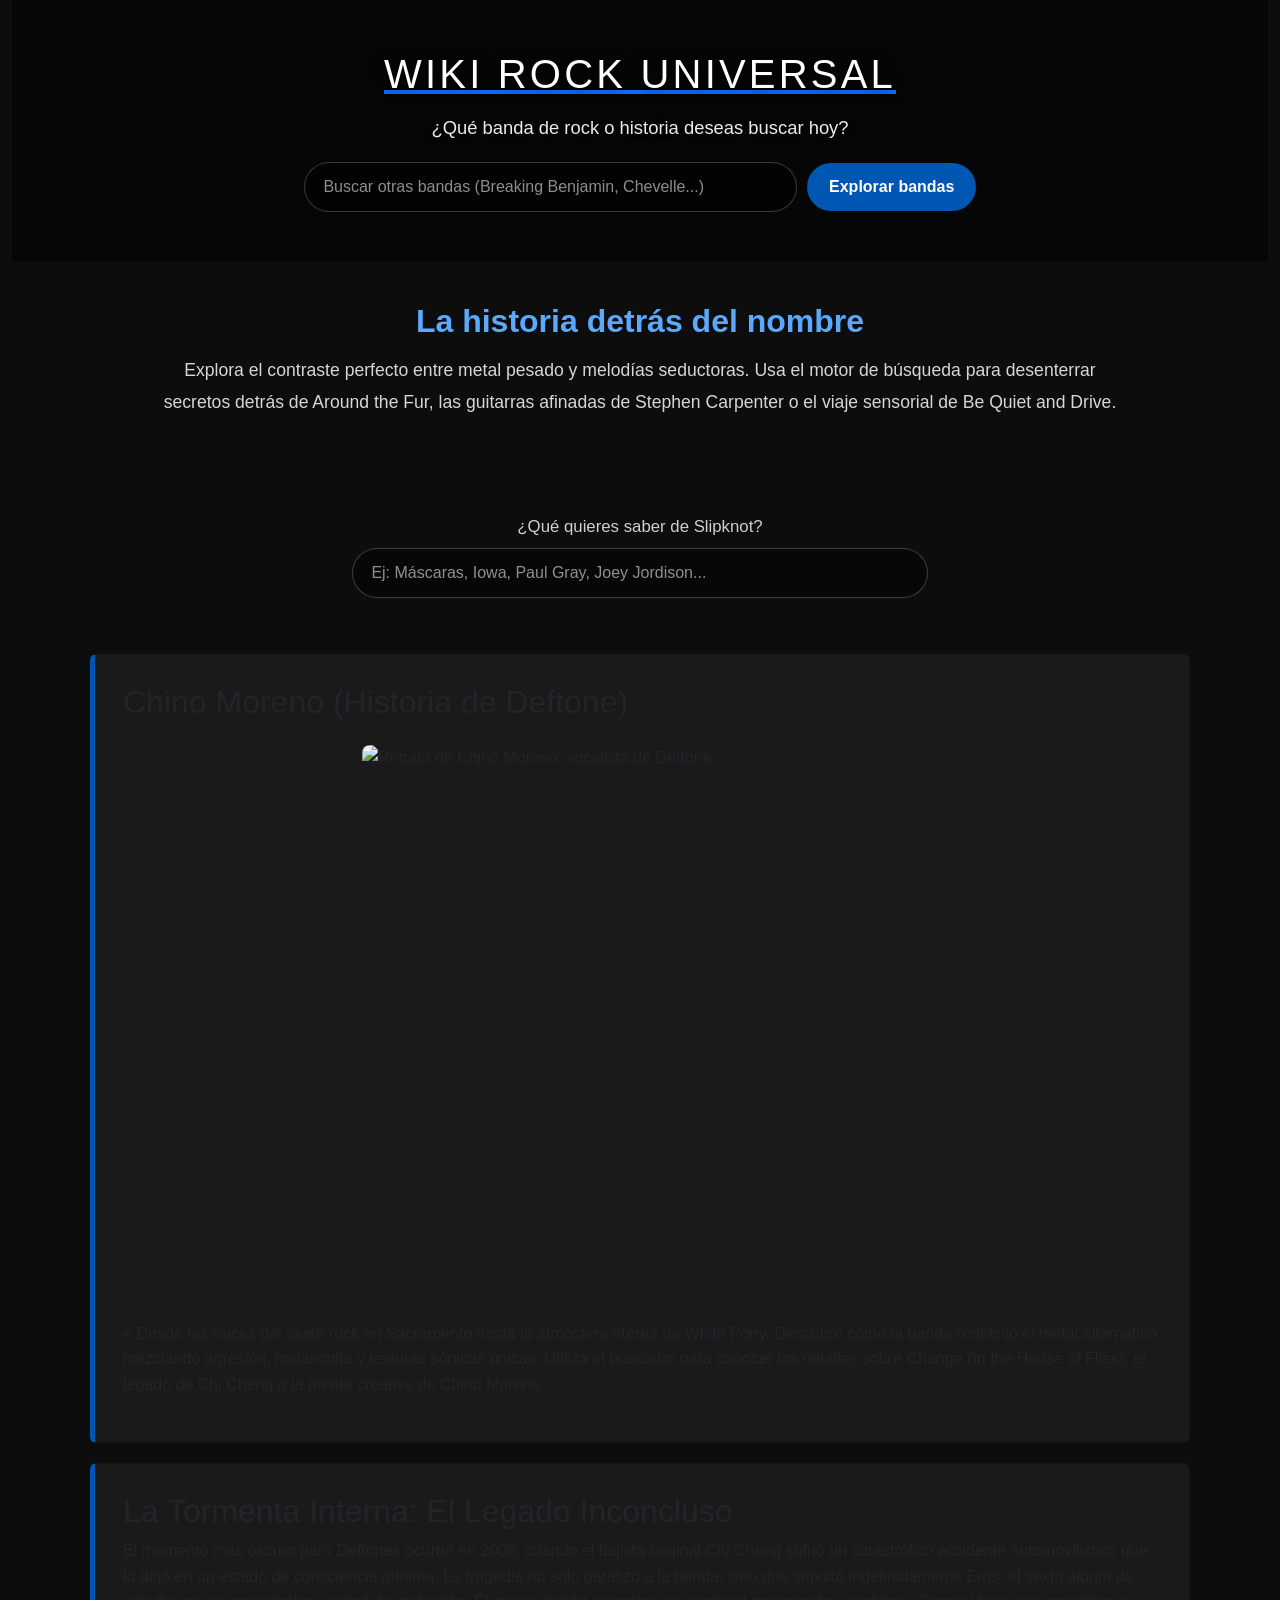
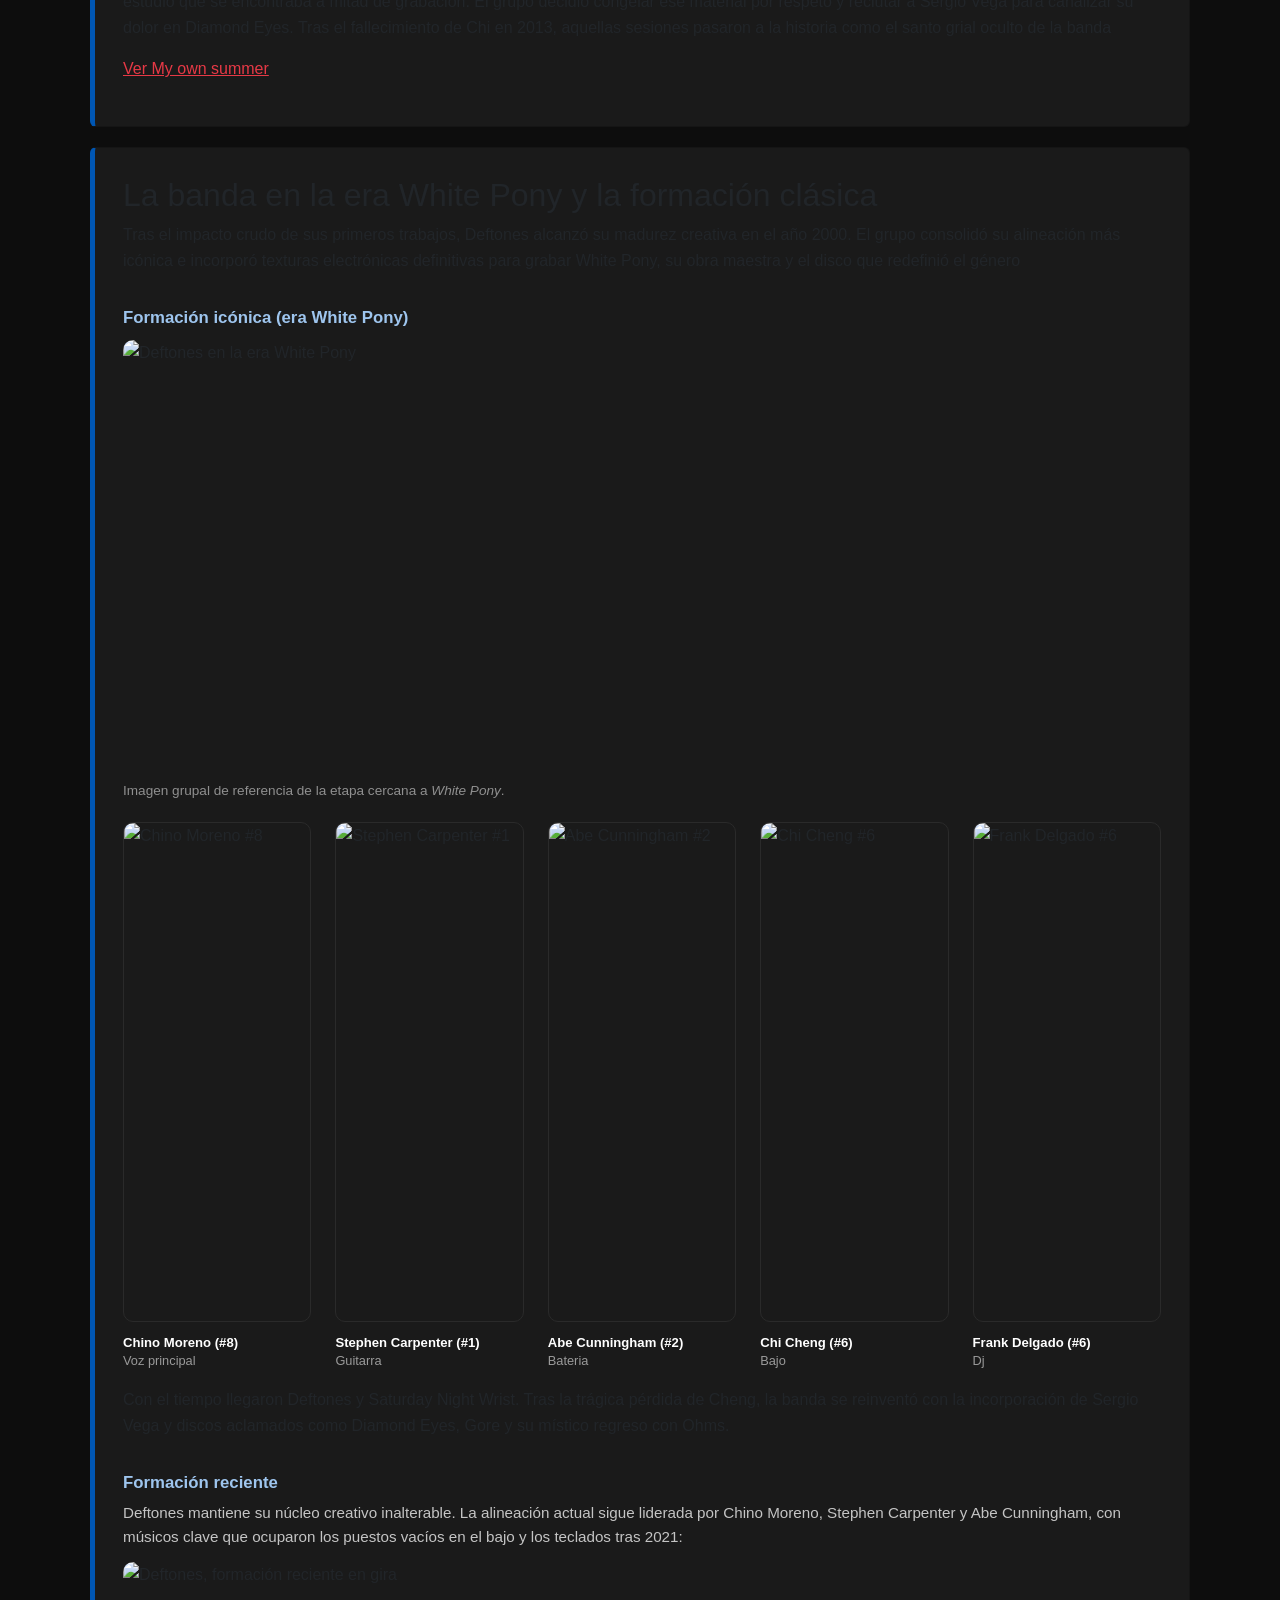
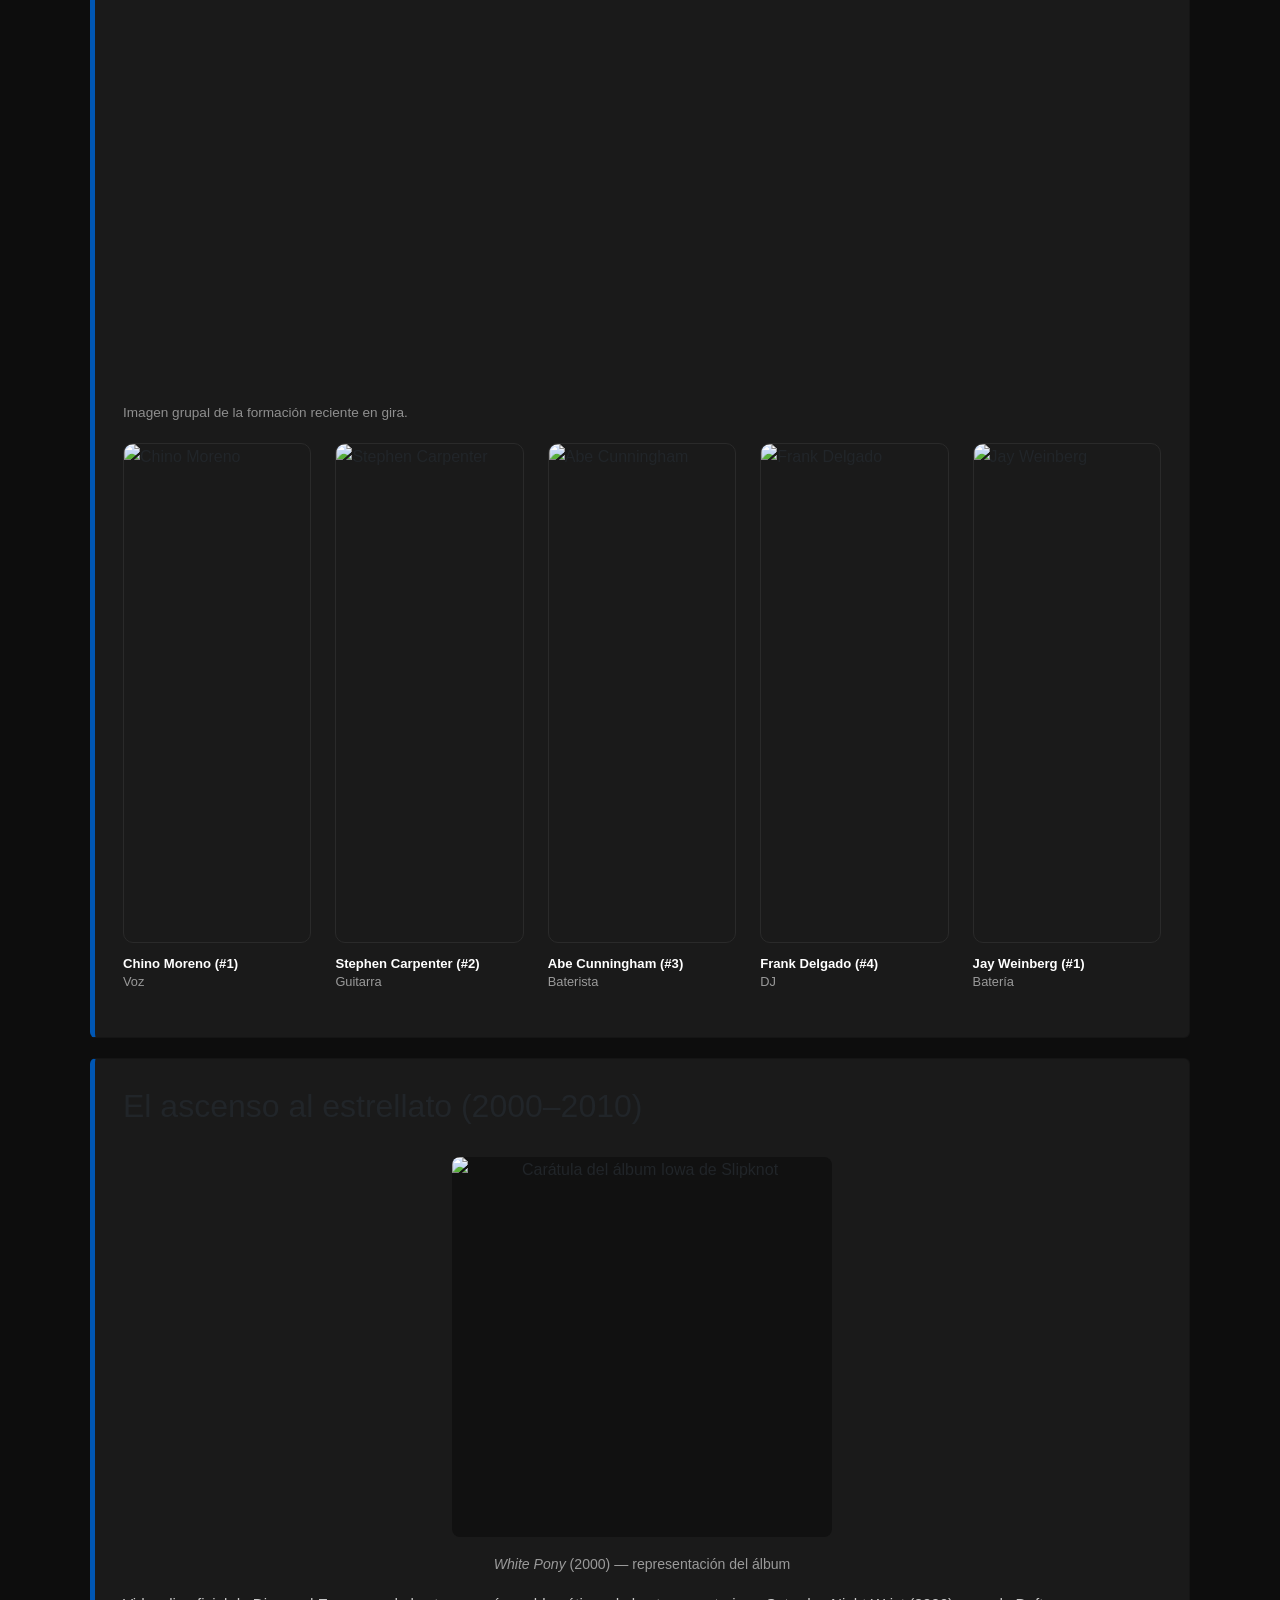
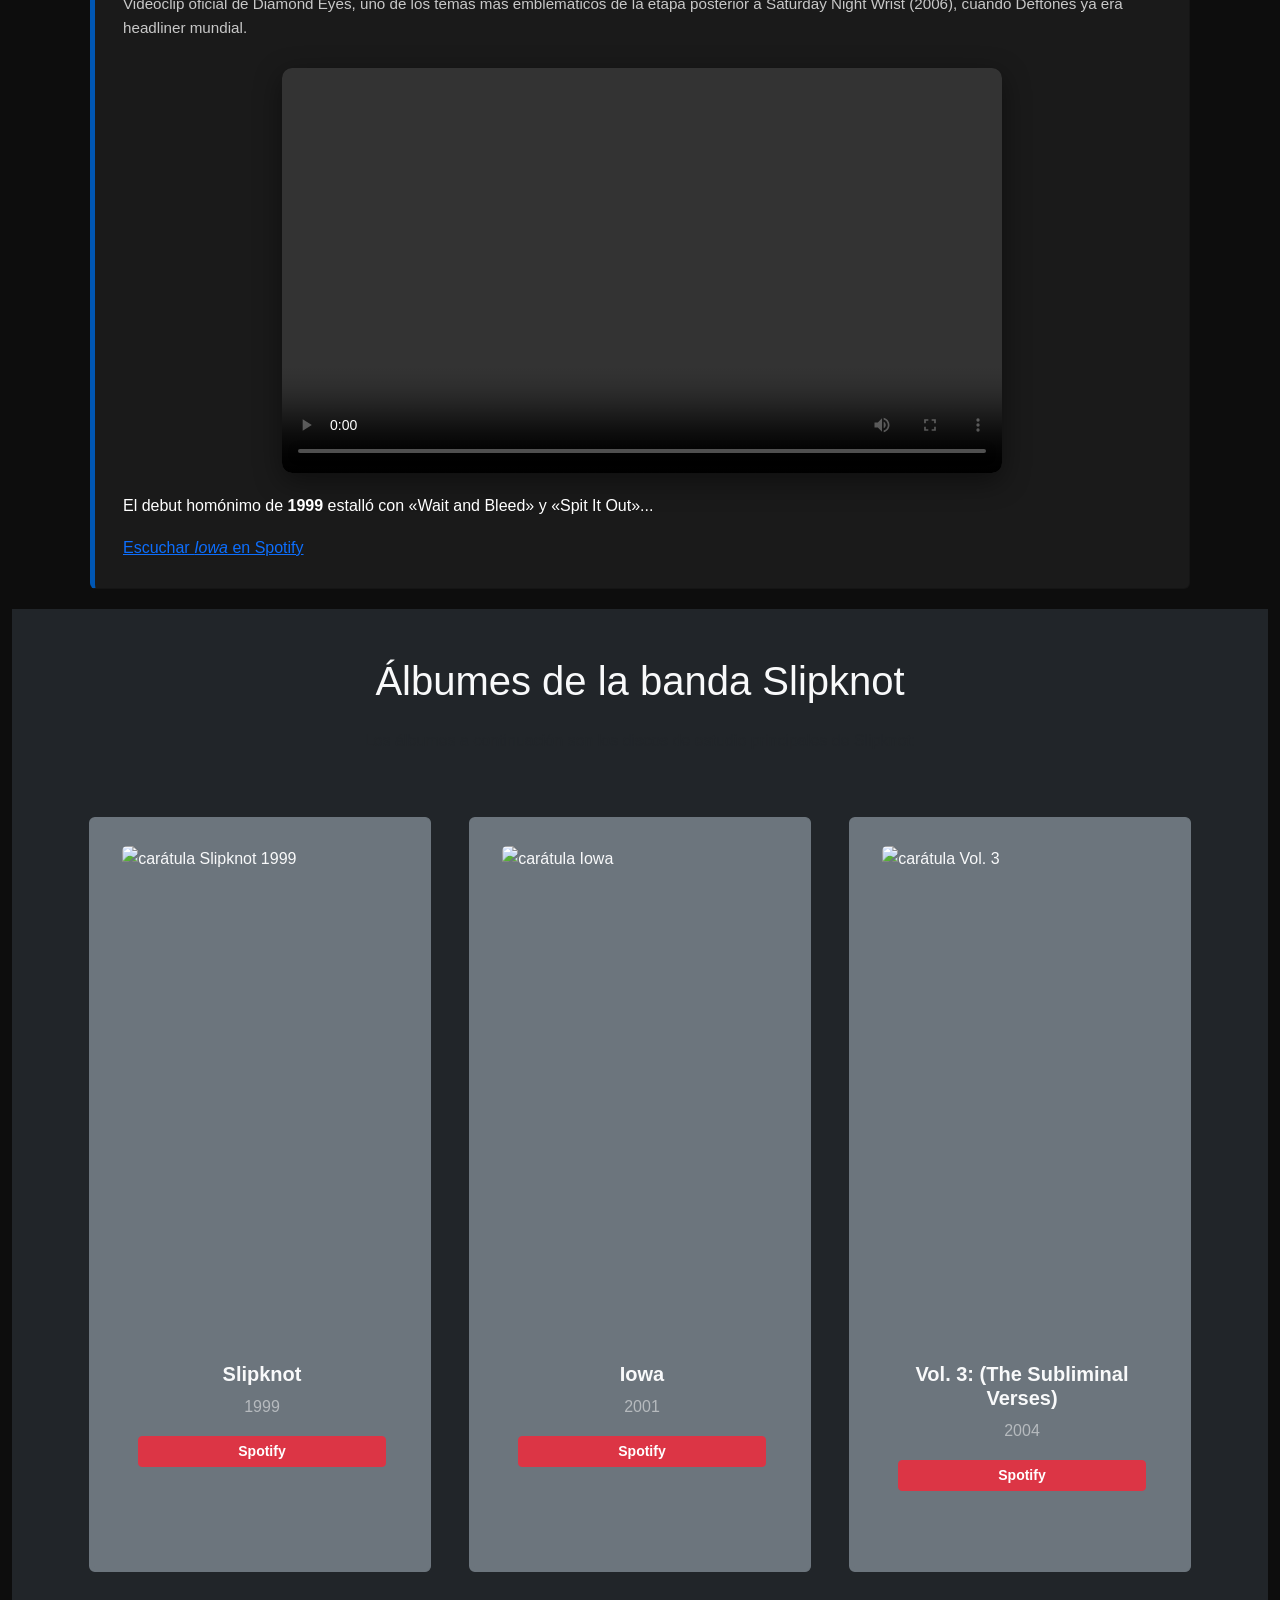
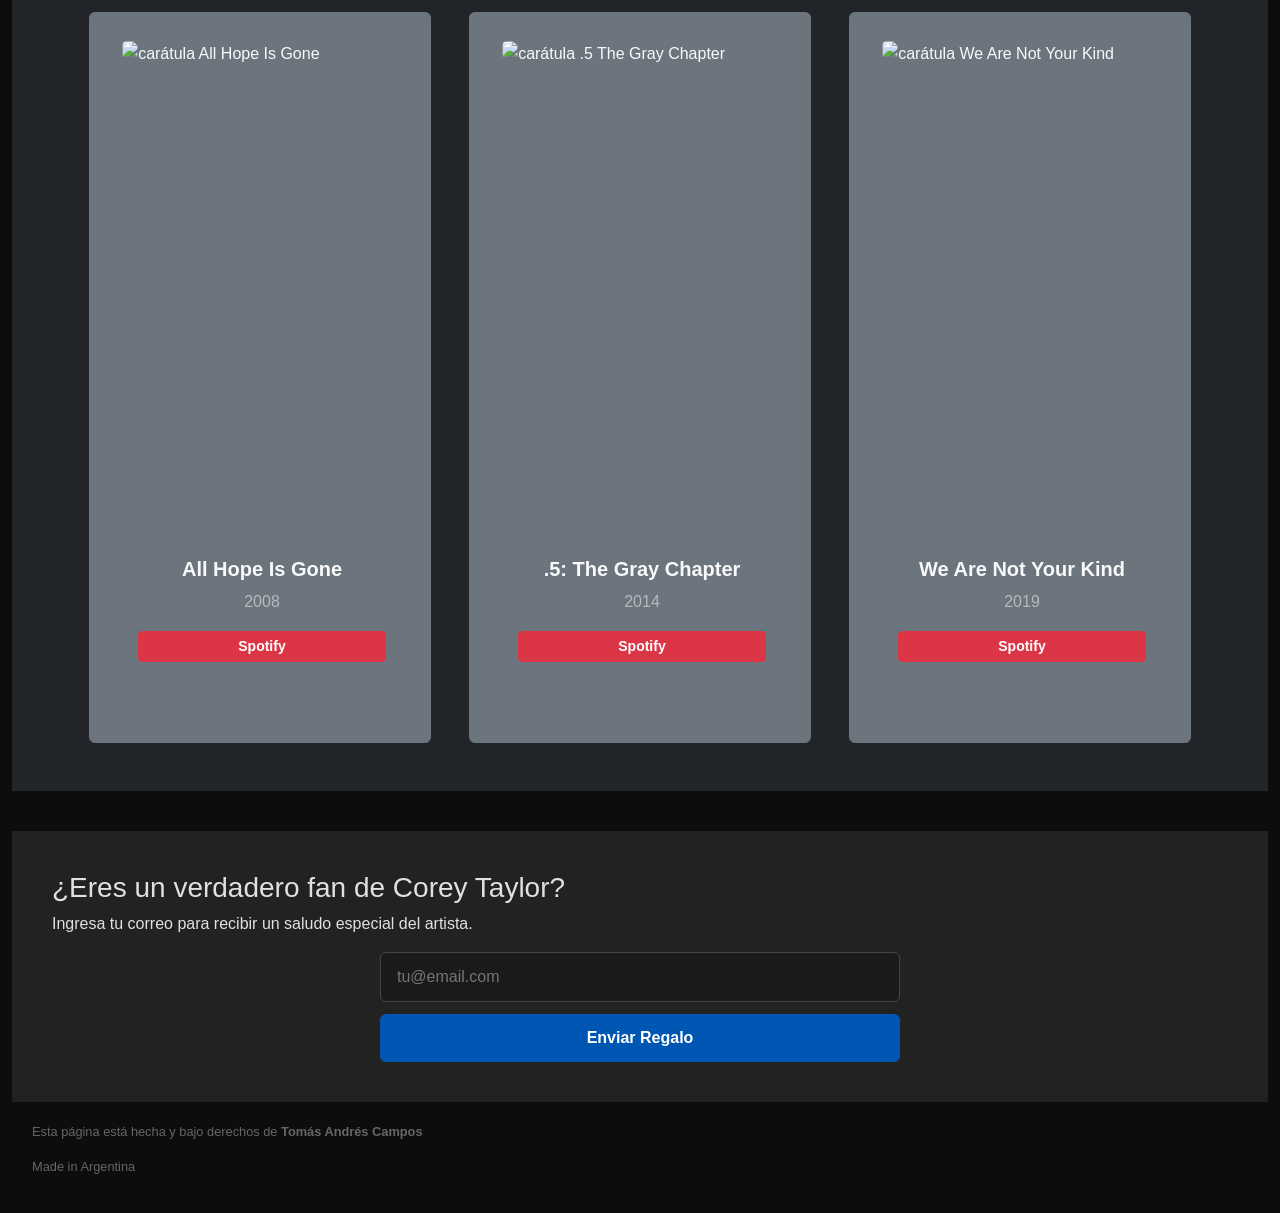
==== deftones.html @ 4c43a4bc "eliminacion de video y nuevo video deftones" ====
<!DOCTYPE html>
<html lang="es">
<head>
    <meta charset="UTF-8">
    <meta name="viewport" content="width=device-width, initial-scale=1.0">
    <title>Chino Moreno - Historia y biografía | Deftone</title>
    <meta name="description" content="Descubre la vida, carrera y música de Chino Moreno y la historia de Deftone, chino moreno. Biografía, álbumes, formaciones y más.">
    <meta name="keywords" content="Deftone , Nu Metal, Historia, Música">
    <meta name="author" content="Tomás Andrés Campos">
    <meta property="og:title" content="Fans de Deftone - Wiki Rock Universal">
    <meta property="og:description" content="Descubre la historia y música de Deftone en este sitio hecho por fans.">
    <meta property="og:image" content="https://upload.wikimedia.org/wikipedia/commons/4/42/Corey_Taylor_%282019%29.jpg">
    <meta property="og:type" content="website">
    <meta name="twitter:card" content="summary_l1arge_image">
    <meta name="twitter:title" content="Chino Moreno Fan Site">
    <meta name="twitter:description" content="Todo sobre Deftone y Chino Moreno.">
    <meta name="twitter:image" content="https://upload.wikimedia.org/wikipedia/commons/4/42/Corey_Taylor_%282019%29.jpg">
    <link rel="stylesheet" href="estilo.css">
</head>
<link href="https://cdn.jsdelivr.net/npm/bootstrap@5.3.3/dist/css/bootstrap.min.css" rel="stylesheet" integrity="sha384-QWTKZyjpPEjISv5WaRU9OFeRpok6YctnYmDr5pNlyT2bRjXh0JMhjY6hW+ALEwIH" crossorigin="anonymous">

    <link rel="stylesheet" href="estilo.css">


<body class="theme-Deftone" data-fan-artist="Chino Moreno">

    <!--Sector motor busqueda de banda interna-->
    <header class="hero-section">
    <div class="hero-content">
        <a href="index.html" class="hero-title-link">
            <h1 class="hero-title">Wiki Rock Universal</h1>
        </a>
        <p class="hero-tagline">¿Qué banda de rock o historia deseas buscar hoy?</p>
    </div>

            <div class="search-box search-box--hero">
                <input type="search" id="globalSearch" placeholder="Buscar otras bandas (Breaking Benjamin, Chevelle...)" autocomplete="off">
                <button type="button" class="search-btn" id="globalSearchBtn">Explorar bandas</button>
            </div>
        </div>
    </header>
 <!--fIN-->

<main class="site-main">
    <div class="contenedor-principal">
        <div class="introduccion">
            <h2>La historia detrás del nombre</h2>
            <p>
           Explora el contraste perfecto entre metal pesado y melodías seductoras. Usa el motor de búsqueda para desenterrar secretos detrás de Around the Fur, las guitarras afinadas de Stephen Carpenter o el viaje sensorial de Be Quiet and Drive.
            </p>
        </div>
    </div>

    <div class="contenedor-principal">
        <div class="local-search-container">
            <p class="local-search-label">¿Qué quieres saber de Slipknot?</p>
            <div class="search-box search-box--local">
                <input type="search" id="localSearch" placeholder="Ej: Máscaras, Iowa, Paul Gray, Joey Jordison..." autocomplete="off">
            </div>
        </div>
    </div>

    <div id="content">
        <section class="card" data-info="biografia Chino Moreno Deftone origen nombre Des Moines Iowa mascaras">
        <h2>Chino Moreno (Historia de Deftone)</h2>
        <img src="img/chinomoreno.jpg" alt="Retrato de Chino Moreno, vocalista de Deftone" class="card-image" width="400" height="400">
        <p>
            < Desde las raíces del skate rock en Sacramento hasta la atmósfera etérea de White Pony. Descubre cómo la banda redefinió el metal alternativo mezclando agresión, melancolía y texturas sónicas únicas. Utiliza el buscador para conocer los detalles sobre Change (In the House of Flies), el legado de Chi Cheng o la mente creativa de Chino Moreno
        </p>
    </section>

    <div class="Separacion_BB">
        <div class="card" data-info="crisis Paul Gray fallecimiento Joey Jordison salida conflictos internos decadencia">
            <h2>La Tormenta Interna: El Legado Inconcluso</h2>
            <p>
                El momento más oscuro para Deftones ocurrió en 2008, cuando el bajista original Chi Cheng sufrió un catastrófico accidente automovilístico que lo dejó en un estado de consciencia mínima. La tragedia no solo paralizó a la banda, sino que sepultó indefinidamente Eros, el sexto álbum de estudio que se encontraba a mitad de grabación. El grupo decidió congelar ese material por respeto y reclutar a Sergio Vega para canalizar su dolor en Diamond Eyes. Tras el fallecimiento de Chi en 2013, aquellas sesiones pasaron a la historia como el santo grial oculto de la banda
            </p>
            <p>
                <a href="https://youtu.be/XOzs1FehYOA?si=xx2HweX_PL2z3V7p" target="_blank" rel="noopener noreferrer" style="color: #e63946; text-decoration: underline;">Ver My own summer</a>
            </p>
        </div>
    </div>

    <section class="card" data-info="Slipknot integrantes formacion numeros Iowa epoca clasica alineacion actual">
        <h2>La banda en la era White Pony y la formación clásica</h2>
        <p>Tras el impacto crudo de sus primeros trabajos, Deftones alcanzó su madurez creativa en el año 2000. El grupo consolidó su alineación más icónica e incorporó texturas electrónicas definitivas para grabar White Pony, su obra maestra y el disco que redefinió el género</p>
        <div class="lineup-block">
            <h3>Formación icónica (era White Pony)</em></h3>
            <figure class="lineup-band-photo">
                <img src="img/whitepony_grupo.jpg" alt="Deftones en la era White Pony" class="lineup-band-photo__img" width="1200" height="675">
                <figcaption class="lineup-band-photo__cap">Imagen grupal de referencia de la etapa cercana a <em>White Pony</em>.</figcaption>
            </figure>
            <div class="lineup-portrait-grid lineup-portrait-grid--classic" aria-label="Integrantes era White Pony">
                <figure class="lineup-person">
                    <img src="img/chino_moreno.jpg" alt="Chino Moreno #8" class="lineup-person__img" width="400" height="500" loading="lazy">
                    <figcaption class="lineup-person__cap"><strong>Chino Moreno (#8)</strong><span>Voz principal</span></figcaption>
                </figure>
                <figure class="lineup-person">
                    <img src="img/Stephen Carpenter.jpg" alt="Stephen Carpenter #1" class="lineup-person__img" width="400" height="500" loading="lazy">
                    <figcaption class="lineup-person__cap"><strong>Stephen Carpenter (#1)</strong><span>Guitarra</span></figcaption>
                </figure>
                <figure class="lineup-person">
                    <img src="img/Abe Cunningham.jpg" alt="Abe Cunningham #2" class="lineup-person__img" width="400" height="500" loading="lazy">
                    <figcaption class="lineup-person__cap"><strong>Abe Cunningham (#2)</strong><span>Bateria</span></figcaption>
                </figure>
                <figure class="lineup-person">
                    <img src="img/Chi Cheng.jpg" alt="Chi Cheng #6" class="lineup-person__img" width="400" height="500" loading="lazy">
                    <figcaption class="lineup-person__cap"><strong>Chi Cheng (#6)</strong><span>Bajo</span></figcaption>
                </figure>
                 <figure class="lineup-person">
                    <img src="img/Frank Delgado.jpg" alt="Frank Delgado #6" class="lineup-person__img" width="400" height="500" loading="lazy">
                    <figcaption class="lineup-person__cap"><strong>Frank Delgado (#6)</strong><span>Dj</span></figcaption>
                </figure>
            </div>
        </div>

        <p>Con el tiempo llegaron Deftones y Saturday Night Wrist. Tras la trágica pérdida de Cheng, la banda se reinventó con la incorporación de Sergio Vega y discos aclamados como Diamond Eyes, Gore y su místico regreso con Ohms.</em></p>

        <div class="lineup-block">
            <h3>Formación reciente</h3>
            <p class="lineup-note">Deftones mantiene su núcleo creativo inalterable. La alineación actual sigue liderada por Chino Moreno, Stephen Carpenter y Abe Cunningham, con músicos clave que ocuparon los puestos vacíos en el bajo y los teclados tras 2021:</p>

            <figure class="lineup-band-photo">
                <img src="img/formacion_actual_deftones.jpg" alt="Deftones, formación reciente en gira" class="lineup-band-photo__img" width="1200" height="800">
                <figcaption class="lineup-band-photo__cap">Imagen grupal de la formación reciente en gira.</figcaption>
            </figure>

                    <!--Miembros de la banda-->

            <div class="lineup-portrait-grid lineup-portrait-grid--classic" aria-label="Integrantes formación reciente">
                <figure class="lineup-person">
                    <img src="img/chino_moreno(Actual).jpg" alt="Chino Moreno" class="lineup-person__img" width="400" height="500" loading="lazy">
                    <figcaption class="lineup-person__cap"><strong>Chino Moreno (#1)</strong><span>Voz</span></figcaption>
                </figure>
                <figure class="lineup-person">
                    <img src="img/Stephen Carpenter(actual).jpg" alt="Stephen Carpenter" class="lineup-person__img" width="400" height="500" loading="lazy">
                    <figcaption class="lineup-person__cap"><strong>Stephen Carpenter (#2)</strong><span>Guitarra</span></figcaption>
                </figure>
                <figure class="lineup-person">
                    <img src="img/Abe Cunningham(actual).jpg" alt="Abe Cunningham" class="lineup-person__img" width="400" height="500" loading="lazy">
                    <figcaption class="lineup-person__cap"><strong>Abe Cunningham (#3)</strong><span>Baterista</span></figcaption>
                </figure>
                </figure>
                <figure class="lineup-person">
                    <img src="img/Frank Delgado (actual).jpg" alt="Frank Delgado" class="lineup-person__img" width="400" height="500" loading="lazy">
                    <figcaption class="lineup-person__cap"><strong>Frank Delgado (#4)</strong><span>DJ</span></figcaption>
                </figure>
                <figure class="lineup-person">
                    <img src="img/fredsablan(actual).jpg" alt="Jay Weinberg" class="lineup-person__img" width="400" height="500" loading="lazy">
                    <figcaption class="lineup-person__cap"><strong>Jay Weinberg (#1)</strong><span>Batería</span></figcaption>
                </figure>
            </div>
            <!--Miembros de la banda fin div-->
        </div>
    </section>

    <section class="card" data-info="Slipknot Iowa 2001 debut 1999 estrellato Psychosocial Duality Before I Forget album video">
        <h2>El ascenso al estrellato (2000–2010)</h2>
        <figure class="album-cover-wrap">
            <img src="img/White Pony (2000) — representación del álbum.jpg" alt="Carátula del álbum Iowa de Slipknot" class="card-image card-image--album" width="500" height="500">
            <figcaption class="album-cover-caption"><em>White Pony</em> (2000) — representación del álbum</figcaption>
        </figure>
        
        <p class="album-video-intro" id="iowa-video-desc">Videoclip oficial de Diamond Eyes, uno de los temas más emblemáticos de la etapa posterior a Saturday Night Wrist (2006), cuando Deftones ya era headliner mundial.</p>
           
        <!-- ¡CORREGIDO AQUÍ! Las etiquetas ahora cierran en el orden correcto -->
        <div class="album-player">
            <video class="album-player__video" 
           width="720" 
           height="405" 
           src="video/Deftones - Diamond Eyes [Official Music Video].mp4" 
           controls>
    </video>
        </div>
      
        <!-- ¡CORREGIDO AQUÍ! Se agregó la etiqueta <p> de apertura que faltaba -->
        <p style="color: #ffffff !important;">
    El debut homónimo de <strong>1999</strong> estalló con «Wait and Bleed» y «Spit It Out»...
</p>
    
        <div class="enlace_spotyfi">
            <a href="https://open.spotify.com/album/5Zs0mNCTs73CqPKbZPWFX9" target="_blank" rel="noopener noreferrer">
                Escuchar <em>Iowa</em> en Spotify
            </a>
        </div>
    </section>
    </div>

<section class="album py-5 bg-dark text-light">
    <div class="algunas_canciones container">
        <h1 class="text-center mb-4">Álbumes de la banda Slipknot</h1>
        <p class="text-center text-muted mb-5">Los álbumes a continuación son los discos de estudio principales de Slipknot:</p>

        <!-- Grilla de Bootstrap -->
        <div class="row g-4 justify-content-center" aria-label="Albumes de Slipknot">

            <!-- Tarjeta 1: Slipknot -->
            <figure class="col-12 col-sm-6 col-md-4">
                <div class="card bg-secondary text-light h-100 border-secondary">
                    <img src="slipknot_fotos_videos/caratula_slipknot_1999.jpg" alt="carátula Slipknot 1999" class="card-img-top" width="500" height="500" loading="lazy">
                    <figcaption class="card-body text-center">
                        <h5 class="card-title fw-bold">Slipknot</h5>
                        <p class="card-text text-white-50">1999</p>
                        <a class="btn btn-danger btn-sm w-100 fw-bold" href="https://open.spotify.com/album/5lOFvOWAdy9G6p44noRILU" target="_blank" rel="noopener noreferrer">Spotify</a>
                    </figcaption>
                </div>
            </figure>

            <!-- Tarjeta 2: Iowa -->
            <figure class="col-12 col-sm-6 col-md-4">
                <div class="card bg-secondary text-light h-100 border-secondary">
                    <img src="slipknot_fotos_videos/iowa_album.jpg" alt="carátula Iowa" class="card-img-top" width="500" height="500" loading="lazy">
                    <figcaption class="card-body text-center">
                        <h5 class="card-title fw-bold">Iowa</h5>
                        <p class="card-text text-white-50">2001</p>
                        <a class="btn btn-danger btn-sm w-100 fw-bold" href="https://open.spotify.com/album/5Zs0mNCTs73CqPKbZPWFX9" target="_blank" rel="noopener noreferrer">Spotify</a>
                    </figcaption>
                </div>
            </figure>

            <!-- Tarjeta 3: Vol. 3 -->
            <figure class="col-12 col-sm-6 col-md-4">
                <div class="card bg-secondary text-light h-100 border-secondary">
                    <img src="slipknot_fotos_videos/vol.3_caratula_slipknot.jpg" alt="carátula Vol. 3" class="card-img-top" width="500" height="500" loading="lazy">
                    <figcaption class="card-body text-center">
                        <h5 class="card-title fw-bold">Vol. 3: (The Subliminal Verses)</h5>
                        <p class="card-text text-white-50">2004</p>
                        <a class="btn btn-danger btn-sm w-100 fw-bold" href="https://open.spotify.com/album/4ZDBQSIDIZRUBOG2OHcN3T" target="_blank" rel="noopener noreferrer">Spotify</a>
                    </figcaption>
                </div>
            </figure>

            <!-- Tarjeta 4: All Hope Is Gone -->
            <figure class="col-12 col-sm-6 col-md-4">
                <div class="card bg-secondary text-light h-100 border-secondary">
                    <img src="slipknot_fotos_videos/all hope is gone_slipknot.jpg" alt="carátula All Hope Is Gone" class="card-img-top" width="500" height="500" loading="lazy">
                    <figcaption class="card-body text-center">
                        <h5 class="card-title fw-bold">All Hope Is Gone</h5>
                        <p class="card-text text-white-50">2008</p>
                        <a class="btn btn-danger btn-sm w-100 fw-bold" href="https://open.spotify.com/album/0hFWapnP7orzXCMwNU5DuA" target="_blank" rel="noopener noreferrer">Spotify</a>
                    </figcaption>
                </div>
            </figure>

            <!-- Tarjeta 5: .5: The Gray Chapter -->
            <figure class="col-12 col-sm-6 col-md-4">
                <div class="card bg-secondary text-light h-100 border-secondary">
                    <img src="slipknot_fotos_videos/The Gray Chapter_v5_slipknot.jpg" alt="carátula .5 The Gray Chapter" class="card-img-top" width="500" height="500" loading="lazy">
                    <figcaption class="card-body text-center">
                        <h5 class="card-title fw-bold">.5: The Gray Chapter</h5>
                        <p class="card-text text-white-50">2014</p>
                        <a class="btn btn-danger btn-sm w-100 fw-bold" href="https://open.spotify.com/album/3nyxMohQINxnhYwyHvUqVf" target="_blank" rel="noopener noreferrer">Spotify</a>
                    </figcaption>
                </div>
            </figure>

            <!-- Tarjeta 6: We Are Not Your Kind -->
            <figure class="col-12 col-sm-6 col-md-4">
                <div class="card bg-secondary text-light h-100 border-secondary">
                    <img src="slipknot_fotos_videos/We Are Not Your Kind_slipknot.jpg" alt="carátula We Are Not Your Kind" class="card-img-top" width="500" height="500" loading="lazy">
                    <figcaption class="card-body text-center">
                        <h5 class="card-title fw-bold">We Are Not Your Kind</h5>
                        <p class="card-text text-white-50">2019</p>
                        <a class="btn btn-danger btn-sm w-100 fw-bold" href="https://open.spotify.com/album/754RY5WpZ2LTUZsk8kDBju" target="_blank" rel="noopener noreferrer">Spotify</a>
                    </figcaption>
                </div>
            </figure>

        </div>
    </div>
</section>

<section class="fan-zone">
    <h3>¿Eres un verdadero fan de Corey Taylor?</h3>
    <p>Ingresa tu correo para recibir un saludo especial del artista.</p>
    <form id="emailForm">
    <input type="email" id="userEmail" placeholder="tu@email.com">
    <button type="submit">Enviar Regalo</button>
   </form>
</section>
</main>
<footer>
<p>Esta página está hecha y bajo derechos de <strong>Tomás Andrés Campos</strong></p>
<p>Made in Argentina</p>
</footer>
<script src="script.js"></script>
</body>
</html>
---- estilo.css ----
/*=================
SECTION HERO (PRINCIPAL)
===================*/
.site-main {
    font-family: 'Segoe UI', Tahoma, Geneva, Verdana, sans-serif;
    text-transform: none;
    letter-spacing: normal;
    color: #e0e0e0;
}

.contenedor-principal {
    text-align: center;
    padding: 40px 20px;
    max-width: 1000px;
    margin: 0 auto;
}

.introduccion h2 {
    color: #5aa9ff;
    margin-bottom: 15px;
    font-size: 2rem;
    font-weight: 700;
    text-shadow: none;
    text-transform: none;
    letter-spacing: normal;
}

.introduccion p {
    font-size: 1.1rem;
    color: #d6d6d6;
    line-height: 1.8;
    text-shadow: none;
    text-transform: none;
    letter-spacing: normal;
}

.hero-content {
    display: flex;
    flex-direction: column;
    align-items: center;
    justify-content: center;
    text-align: center;
    width: 100%;
}

/* Estilo “wiki”: barra global + local unificadas */
.search-box {
    display: flex;
    flex-wrap: wrap;
    align-items: stretch;
    justify-content: center;
    gap: 0.65rem;
    width: 100%;
    max-width: min(42rem, 100%);
    margin: 1.25rem auto 0 auto;
}

.search-box--local {
    margin-top: 0.35rem;
}

#globalSearch,
#localSearch {
    flex: 1 1 14rem;
    min-width: 0;
    min-height: 48px;
    padding: 0.75rem 1.15rem;
    border-radius: 999px;
    border: 1px solid rgba(255, 255, 255, 0.22);
    background: rgba(0, 0, 0, 0.45);
    color: #f4f4f4;
    font-size: 1rem;
    outline: none;
    transition: border-color 0.2s ease, box-shadow 0.2s ease, background 0.2s ease;
}

#globalSearch::placeholder,
#localSearch::placeholder {
    color: rgba(255, 255, 255, 0.55);
}

#globalSearch:hover,
#localSearch:hover {
    border-color: rgba(255, 255, 255, 0.35);
    background: rgba(0, 0, 0, 0.55);
}

#globalSearch:focus,
#localSearch:focus {
    border-color: rgba(74, 158, 255, 0.85);
    box-shadow: 0 0 0 3px rgba(0, 86, 179, 0.35);
}

.search-box--hero .search-btn {
    border-radius: 999px;
    padding: 0.75rem 1.35rem;
    align-self: center;
}

.search-box--hero {
    align-items: center;
}

.local-search-container {
    max-width: min(36rem, 100%);
    margin-inline: auto;
}

.local-search-label {
    margin: 0 0 0.5rem 0;
    font-size: 1.05rem;
    color: #cfcfcf;
    text-shadow: none;
    text-transform: none;
    letter-spacing: normal;
}

/* Solo el título del hero lleva estilo marcado; sin brillo neón en el resto */
.hero-section {
    color: #fff;
}

.hero-section .hero-title {
    font-family: 'Arial Black', 'Arial Bold', Gadget, sans-serif;
    text-transform: uppercase;
    letter-spacing: 0.08em;
    color: #fff;
    text-shadow: 0 2px 14px rgba(0, 0, 0, 0.75);
}

.hero-section .hero-tagline {
    font-family: 'Segoe UI', Tahoma, Geneva, Verdana, sans-serif;
    text-transform: none;
    letter-spacing: normal;
    font-size: clamp(1rem, 2.5vw, 1.15rem);
    font-weight: 500;
    color: rgba(255, 255, 255, 0.92);
    text-shadow: 0 1px 6px rgba(0, 0, 0, 0.65);
    max-width: 36rem;
    margin: 0;
}

/* Tarjetas: lectura normal (sin resplandor heredado) */
#content .card h2,
#content .card p,
#content .card h3 {
    text-shadow: none;
    text-transform: none;
    letter-spacing: normal;
}

/*==================
TARJETAS DE HISTORIA
====================*/

*,
*::before,
*::after {
    box-sizing: border-box;
}

html {
    -webkit-text-size-adjust: 100%;
    text-size-adjust: 100%;
}

body {
    background-color: #0d0d0d;
    color: #e0e0e0;
    font-family: 'Segoe UI', tahoma, Geneva, Verdana, sans-serif;
    margin: 0;
    padding-inline: max(12px, env(safe-area-inset-left)) max(12px, env(safe-area-inset-right));
}

header{
    padding: clamp(28px, 6vw, 50px) clamp(14px, 4vw, 20px);
    background: linear-gradient(rgba(0,0,0,0.55), rgba(0,0,0,0.55)), url('img/benjamin-live.png') center top / cover no-repeat;
    background-size: cover;
    color: #f0f0f0;
}

header.hero-section .hero-title {
    margin: 0 0 1rem 0;
    font-size: clamp(1.75rem, 4vw, 2.5rem);
}

.search-container {
    display: flex;
    flex-wrap: wrap;
    align-items: center;
    gap: 0.5rem 0.75rem;
    max-width: min(52rem, 100%);
}

.search-container input[type="search"] {
    flex: 1 1 12rem;
    min-width: 0;
    min-height: 44px;
    padding: 0.65rem 0.85rem;
    border-radius: 6px;
    border: 1px solid rgba(255,255,255,0.2);
    background: rgba(0,0,0,0.45);
    color: #f0f0f0;
}

.search-container input[type="search"]::placeholder {
    color: rgba(255,255,255,0.55);
}

.search-btn {
    flex: 0 0 auto;
    min-height: 44px;
    min-width: 44px;
    padding: 0.65rem 1.1rem;
    border-radius: 6px;
    border: none;
    background: #0056b3;
    color: #fff;
    font-weight: 600;
    cursor: pointer;
}

.search-btn:hover {
    background: #004494;
}

.visually-hidden {
    position: absolute;
    width: 1px;
    height: 1px;
    padding: 0;
    margin: -1px;
    overflow: hidden;
    clip: rect(0, 0, 0, 0);
    white-space: nowrap;
    border: 0;
}

.card{
    background-color: #1a1a1a;
    margin: 16px auto 20px;
    padding: clamp(18px, 3vw, 28px);
    width: min(96%, 1100px);
    max-width: 1100px;
    border-left: 5px solid #0056b3;
    line-height: 1.6;
    transition: 0.3s;
}

.card:hover {
    transform: translateY(-4px);
    border-left-color: #4a9eff;
    box-shadow: 0 12px 28px rgba(0, 0, 0, 0.35);
}

.card-image {
    display: block;
    width: 100%;
    max-width: min(560px, 100%);
    height: auto;
    margin: 1rem auto;
    border-radius: 8px;
    object-fit: cover;
}

/* Portadas de álbum (cuadradas); evita recortar la carátula */
.card-image--album {
    max-width: min(380px, 100%);
    object-fit: contain;
    background: #111;
}

.lineup-block {
    margin: 1.15rem 0;
}

.lineup-block h3 {
    font-size: 1.05rem;
    font-weight: 600;
    color: #9ec5ee;
    margin: 0 0 0.5rem 0;
}

.lineup-note {
    margin: 0 0 0.6rem 0;
    font-size: 0.95rem;
    color: #c4c4c4;
}

.lineup-list {
    margin: 0;
    padding-left: 1.25rem;
}

.lineup-list li {
    margin: 0.4rem 0;
    line-height: 1.45;
}

.lineup-band-photo {
    margin: 0.75rem 0 1.25rem 0;
}

.lineup-band-photo__img {
    display: block;
    width: 100%;
    max-height: min(48vh, 460px);
    object-fit: cover;
    border-radius: 10px;
}

.lineup-band-photo__cap {
    margin: 0.5rem 0 0 0;
    font-size: 0.85rem;
    color: #8f8f8f;
}

.lineup-portrait-grid {
    display: grid;
    grid-template-columns: repeat(auto-fill, minmax(150px, 1fr));
    gap: 1.1rem;
    margin-top: 1rem;
}
/* Formación clásica: usa casi todo el ancho de la tarjeta, con buen espacio entre fotos */
/* --- BLOQUE DE INTEGRANTES CORREGIDO --- */

/* --- BLOQUE DE INTEGRANTES CORREGIDO --- */

.lineup-portrait-grid--classic {
    display: grid;
    /* auto-fit hace que los 5 integrantes se acomoden solos en una fila si hay espacio */
    grid-template-columns: repeat(auto-fit, minmax(160px, 1fr));
    gap: 1.5rem;
    width: 100%;
    margin-top: 1.25rem;
}

.lineup-person {
    display: flex;
    flex-direction: column;
    margin: 0;
}

.lineup-person__img {
    width: 100%;
    /* Esto hace que todas las fotos sean rectángulos verticales iguales */
    aspect-ratio: 3 / 4; 
    object-fit: cover;
    border-radius: 10px;
    border: 1px solid #2a2a2a;
    display: block;
}

/* Clases de posición para centrar los rostros según la foto */
.lineup-person__img--pos-15 { object-position: 39.1% center; }
.lineup-person__img--pos-45 { object-position: 35% center; }
.lineup-person__img--pos-62 { object-position: 42% center; }
.lineup-person__img--pos-85 { object-position: 45% center; }
.lineup-person__img--pos-ben {
    /* para mover la imagen */
    object-position: 30.9% center;
}

.lineup-person__cap {
    margin-top: 0.75rem;
    font-size: 0.82rem;
    line-height: 1.35;
    color: #d0d0d0;
}

/* Limpieza total del strong (quitamos lo que parecía una imagen) */
.lineup-person__cap strong {
    display: block;
    font-weight: 600;
    color: #fff;
    border: none;
    border-radius: 0;
    aspect-ratio: auto;
}

.lineup-person__cap span {
    display: block;
    font-weight: 400;
    color: #9a9a9a;
    font-size: 0.8rem;
}

.album-cover-wrap {
    margin: 0.5rem 0 1rem 0;
    text-align: center;
}

.album-cover-wrap .card-image {
    margin-left: auto;
    margin-right: auto;
}

.album-cover-caption {
    margin: 0.6rem 0 0 0;
    font-size: 0.88rem;
    color: #9a9a9a;
}

.album-video-intro {
    margin: 0 0 0.75rem 0;
    color: #c8c8c8;
    font-size: 0.95rem;
}

/* Reproductor centrado; un poco más ancho en pantallas grandes */
.album-player {
    margin: 1rem auto 1.25rem auto;
    max-width: min(720px, 100%);
    width: min(92%, 720px);
    border-radius: 10px;
    overflow: hidden;
    background: #0d0d0d;
    box-shadow: 0 8px 28px rgba(0, 0, 0, 0.45);
}

.album-player__video {
    display: block;
    width: 100%;
    max-height: min(45vh, 420px);
}

.Lista_albunes {
    margin: 20px auto;
}

.fan-zone {
    background: #222;
    padding: clamp(24px, 5vw, 40px);
    margin-top: 40px;
}

.fan-zone form {
    display: flex;
    flex-direction: column;
    gap: 0.75rem;
    max-width: min(520px, 100%);
    margin-inline: auto;
}

.fan-zone input[type="email"],
.fan-zone button[type="submit"] {
    width: 100%;
    padding: 0.75rem 1rem;
    border-radius: 6px;
    font-size: 1rem;
}

.fan-zone input[type="email"] {
    border: 1px solid #444;
    background: #1a1a1a;
    color: #e0e0e0;
}

.fan-zone button[type="submit"] {
    min-height: 44px;
    border: none;
    background: #0056b3;
    color: #fff;
    font-weight: 600;
    cursor: pointer;
}

.fan-zone button[type="submit"]:hover {
    background: #004494;
}

footer {
    padding: 20px;
    font-size: 0.8em;
    color: #666;
}
@media(max-width:768px){
    body{
        padding:10px;/*Menos espacio en los bordes para ganar lugar*/
    }
    h1{
        font-size: 1.8rem;/*achicamos un poco los titulos que no cupen toda la pantalla*/
    }
    .algunas_canciones{
        padding:15px;/*ajustamos los contenedores azules*/
    }
    img{
        width: 100%;/*La imagen ocupa todo el ancho disponible*/
        height: auto;/*se ajusta el alutra automaticamente para no estirarse*/
        max-width: 400px;/*pero que no crezca demasiado si el celular es grande*/
    }
}
---- estilo.css ----
/*=================
SECTION HERO (PRINCIPAL)
===================*/
.site-main {
    font-family: 'Segoe UI', Tahoma, Geneva, Verdana, sans-serif;
    text-transform: none;
    letter-spacing: normal;
    color: #e0e0e0;
}

.contenedor-principal {
    text-align: center;
    padding: 40px 20px;
    max-width: 1000px;
    margin: 0 auto;
}

.introduccion h2 {
    color: #5aa9ff;
    margin-bottom: 15px;
    font-size: 2rem;
    font-weight: 700;
    text-shadow: none;
    text-transform: none;
    letter-spacing: normal;
}

.introduccion p {
    font-size: 1.1rem;
    color: #d6d6d6;
    line-height: 1.8;
    text-shadow: none;
    text-transform: none;
    letter-spacing: normal;
}

.hero-content {
    display: flex;
    flex-direction: column;
    align-items: center;
    justify-content: center;
    text-align: center;
    width: 100%;
}

/* Estilo “wiki”: barra global + local unificadas */
.search-box {
    display: flex;
    flex-wrap: wrap;
    align-items: stretch;
    justify-content: center;
    gap: 0.65rem;
    width: 100%;
    max-width: min(42rem, 100%);
    margin: 1.25rem auto 0 auto;
}

.search-box--local {
    margin-top: 0.35rem;
}

#globalSearch,
#localSearch {
    flex: 1 1 14rem;
    min-width: 0;
    min-height: 48px;
    padding: 0.75rem 1.15rem;
    border-radius: 999px;
    border: 1px solid rgba(255, 255, 255, 0.22);
    background: rgba(0, 0, 0, 0.45);
    color: #f4f4f4;
    font-size: 1rem;
    outline: none;
    transition: border-color 0.2s ease, box-shadow 0.2s ease, background 0.2s ease;
}

#globalSearch::placeholder,
#localSearch::placeholder {
    color: rgba(255, 255, 255, 0.55);
}

#globalSearch:hover,
#localSearch:hover {
    border-color: rgba(255, 255, 255, 0.35);
    background: rgba(0, 0, 0, 0.55);
}

#globalSearch:focus,
#localSearch:focus {
    border-color: rgba(74, 158, 255, 0.85);
    box-shadow: 0 0 0 3px rgba(0, 86, 179, 0.35);
}

.search-box--hero .search-btn {
    border-radius: 999px;
    padding: 0.75rem 1.35rem;
    align-self: center;
}

.search-box--hero {
    align-items: center;
}

.local-search-container {
    max-width: min(36rem, 100%);
    margin-inline: auto;
}

.local-search-label {
    margin: 0 0 0.5rem 0;
    font-size: 1.05rem;
    color: #cfcfcf;
    text-shadow: none;
    text-transform: none;
    letter-spacing: normal;
}

/* Solo el título del hero lleva estilo marcado; sin brillo neón en el resto */
.hero-section {
    color: #fff;
}

.hero-section .hero-title {
    font-family: 'Arial Black', 'Arial Bold', Gadget, sans-serif;
    text-transform: uppercase;
    letter-spacing: 0.08em;
    color: #fff;
    text-shadow: 0 2px 14px rgba(0, 0, 0, 0.75);
}

.hero-section .hero-tagline {
    font-family: 'Segoe UI', Tahoma, Geneva, Verdana, sans-serif;
    text-transform: none;
    letter-spacing: normal;
    font-size: clamp(1rem, 2.5vw, 1.15rem);
    font-weight: 500;
    color: rgba(255, 255, 255, 0.92);
    text-shadow: 0 1px 6px rgba(0, 0, 0, 0.65);
    max-width: 36rem;
    margin: 0;
}

/* Tarjetas: lectura normal (sin resplandor heredado) */
#content .card h2,
#content .card p,
#content .card h3 {
    text-shadow: none;
    text-transform: none;
    letter-spacing: normal;
}

/*==================
TARJETAS DE HISTORIA
====================*/

*,
*::before,
*::after {
    box-sizing: border-box;
}

html {
    -webkit-text-size-adjust: 100%;
    text-size-adjust: 100%;
}

body {
    background-color: #0d0d0d;
    color: #e0e0e0;
    font-family: 'Segoe UI', tahoma, Geneva, Verdana, sans-serif;
    margin: 0;
    padding-inline: max(12px, env(safe-area-inset-left)) max(12px, env(safe-area-inset-right));
}

header{
    padding: clamp(28px, 6vw, 50px) clamp(14px, 4vw, 20px);
    background: linear-gradient(rgba(0,0,0,0.55), rgba(0,0,0,0.55)), url('img/benjamin-live.png') center top / cover no-repeat;
    background-size: cover;
    color: #f0f0f0;
}

header.hero-section .hero-title {
    margin: 0 0 1rem 0;
    font-size: clamp(1.75rem, 4vw, 2.5rem);
}

.search-container {
    display: flex;
    flex-wrap: wrap;
    align-items: center;
    gap: 0.5rem 0.75rem;
    max-width: min(52rem, 100%);
}

.search-container input[type="search"] {
    flex: 1 1 12rem;
    min-width: 0;
    min-height: 44px;
    padding: 0.65rem 0.85rem;
    border-radius: 6px;
    border: 1px solid rgba(255,255,255,0.2);
    background: rgba(0,0,0,0.45);
    color: #f0f0f0;
}

.search-container input[type="search"]::placeholder {
    color: rgba(255,255,255,0.55);
}

.search-btn {
    flex: 0 0 auto;
    min-height: 44px;
    min-width: 44px;
    padding: 0.65rem 1.1rem;
    border-radius: 6px;
    border: none;
    background: #0056b3;
    color: #fff;
    font-weight: 600;
    cursor: pointer;
}

.search-btn:hover {
    background: #004494;
}

.visually-hidden {
    position: absolute;
    width: 1px;
    height: 1px;
    padding: 0;
    margin: -1px;
    overflow: hidden;
    clip: rect(0, 0, 0, 0);
    white-space: nowrap;
    border: 0;
}

.card{
    background-color: #1a1a1a;
    margin: 16px auto 20px;
    padding: clamp(18px, 3vw, 28px);
    width: min(96%, 1100px);
    max-width: 1100px;
    border-left: 5px solid #0056b3;
    line-height: 1.6;
    transition: 0.3s;
}

.card:hover {
    transform: translateY(-4px);
    border-left-color: #4a9eff;
    box-shadow: 0 12px 28px rgba(0, 0, 0, 0.35);
}

.card-image {
    display: block;
    width: 100%;
    max-width: min(560px, 100%);
    height: auto;
    margin: 1rem auto;
    border-radius: 8px;
    object-fit: cover;
}

/* Portadas de álbum (cuadradas); evita recortar la carátula */
.card-image--album {
    max-width: min(380px, 100%);
    object-fit: contain;
    background: #111;
}

.lineup-block {
    margin: 1.15rem 0;
}

.lineup-block h3 {
    font-size: 1.05rem;
    font-weight: 600;
    color: #9ec5ee;
    margin: 0 0 0.5rem 0;
}

.lineup-note {
    margin: 0 0 0.6rem 0;
    font-size: 0.95rem;
    color: #c4c4c4;
}

.lineup-list {
    margin: 0;
    padding-left: 1.25rem;
}

.lineup-list li {
    margin: 0.4rem 0;
    line-height: 1.45;
}

.lineup-band-photo {
    margin: 0.75rem 0 1.25rem 0;
}

.lineup-band-photo__img {
    display: block;
    width: 100%;
    max-height: min(48vh, 460px);
    object-fit: cover;
    border-radius: 10px;
}

.lineup-band-photo__cap {
    margin: 0.5rem 0 0 0;
    font-size: 0.85rem;
    color: #8f8f8f;
}

.lineup-portrait-grid {
    display: grid;
    grid-template-columns: repeat(auto-fill, minmax(150px, 1fr));
    gap: 1.1rem;
    margin-top: 1rem;
}
/* Formación clásica: usa casi todo el ancho de la tarjeta, con buen espacio entre fotos */
/* --- BLOQUE DE INTEGRANTES CORREGIDO --- */

/* --- BLOQUE DE INTEGRANTES CORREGIDO --- */

.lineup-portrait-grid--classic {
    display: grid;
    /* auto-fit hace que los 5 integrantes se acomoden solos en una fila si hay espacio */
    grid-template-columns: repeat(auto-fit, minmax(160px, 1fr));
    gap: 1.5rem;
    width: 100%;
    margin-top: 1.25rem;
}

.lineup-person {
    display: flex;
    flex-direction: column;
    margin: 0;
}

.lineup-person__img {
    width: 100%;
    /* Esto hace que todas las fotos sean rectángulos verticales iguales */
    aspect-ratio: 3 / 4; 
    object-fit: cover;
    border-radius: 10px;
    border: 1px solid #2a2a2a;
    display: block;
}

/* Clases de posición para centrar los rostros según la foto */
.lineup-person__img--pos-15 { object-position: 39.1% center; }
.lineup-person__img--pos-45 { object-position: 35% center; }
.lineup-person__img--pos-62 { object-position: 42% center; }
.lineup-person__img--pos-85 { object-position: 45% center; }
.lineup-person__img--pos-ben {
    /* para mover la imagen */
    object-position: 30.9% center;
}

.lineup-person__cap {
    margin-top: 0.75rem;
    font-size: 0.82rem;
    line-height: 1.35;
    color: #d0d0d0;
}

/* Limpieza total del strong (quitamos lo que parecía una imagen) */
.lineup-person__cap strong {
    display: block;
    font-weight: 600;
    color: #fff;
    border: none;
    border-radius: 0;
    aspect-ratio: auto;
}

.lineup-person__cap span {
    display: block;
    font-weight: 400;
    color: #9a9a9a;
    font-size: 0.8rem;
}

.album-cover-wrap {
    margin: 0.5rem 0 1rem 0;
    text-align: center;
}

.album-cover-wrap .card-image {
    margin-left: auto;
    margin-right: auto;
}

.album-cover-caption {
    margin: 0.6rem 0 0 0;
    font-size: 0.88rem;
    color: #9a9a9a;
}

.album-video-intro {
    margin: 0 0 0.75rem 0;
    color: #c8c8c8;
    font-size: 0.95rem;
}

/* Reproductor centrado; un poco más ancho en pantallas grandes */
.album-player {
    margin: 1rem auto 1.25rem auto;
    max-width: min(720px, 100%);
    width: min(92%, 720px);
    border-radius: 10px;
    overflow: hidden;
    background: #0d0d0d;
    box-shadow: 0 8px 28px rgba(0, 0, 0, 0.45);
}

.album-player__video {
    display: block;
    width: 100%;
    max-height: min(45vh, 420px);
}

.Lista_albunes {
    margin: 20px auto;
}

.fan-zone {
    background: #222;
    padding: clamp(24px, 5vw, 40px);
    margin-top: 40px;
}

.fan-zone form {
    display: flex;
    flex-direction: column;
    gap: 0.75rem;
    max-width: min(520px, 100%);
    margin-inline: auto;
}

.fan-zone input[type="email"],
.fan-zone button[type="submit"] {
    width: 100%;
    padding: 0.75rem 1rem;
    border-radius: 6px;
    font-size: 1rem;
}

.fan-zone input[type="email"] {
    border: 1px solid #444;
    background: #1a1a1a;
    color: #e0e0e0;
}

.fan-zone button[type="submit"] {
    min-height: 44px;
    border: none;
    background: #0056b3;
    color: #fff;
    font-weight: 600;
    cursor: pointer;
}

.fan-zone button[type="submit"]:hover {
    background: #004494;
}

footer {
    padding: 20px;
    font-size: 0.8em;
    color: #666;
}
@media(max-width:768px){
    body{
        padding:10px;/*Menos espacio en los bordes para ganar lugar*/
    }
    h1{
        font-size: 1.8rem;/*achicamos un poco los titulos que no cupen toda la pantalla*/
    }
    .algunas_canciones{
        padding:15px;/*ajustamos los contenedores azules*/
    }
    img{
        width: 100%;/*La imagen ocupa todo el ancho disponible*/
        height: auto;/*se ajusta el alutra automaticamente para no estirarse*/
        max-width: 400px;/*pero que no crezca demasiado si el celular es grande*/
    }
}
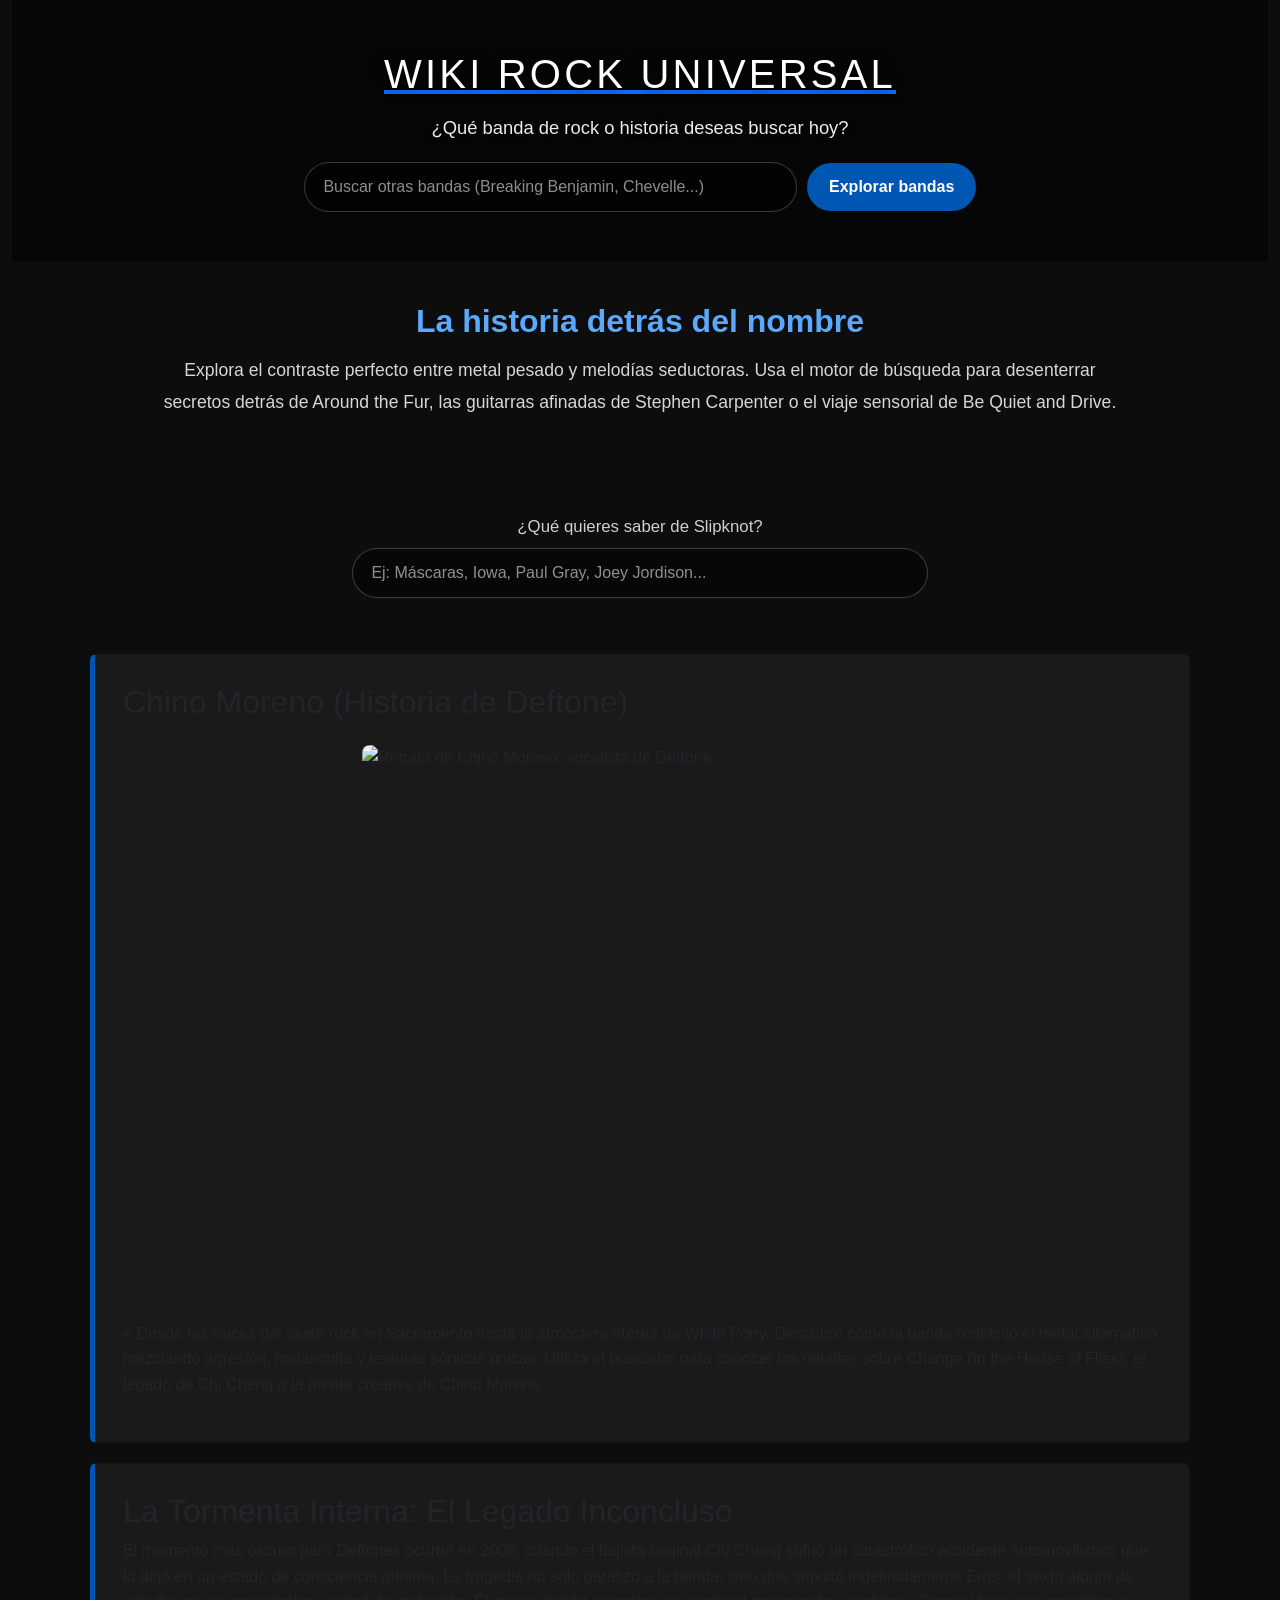
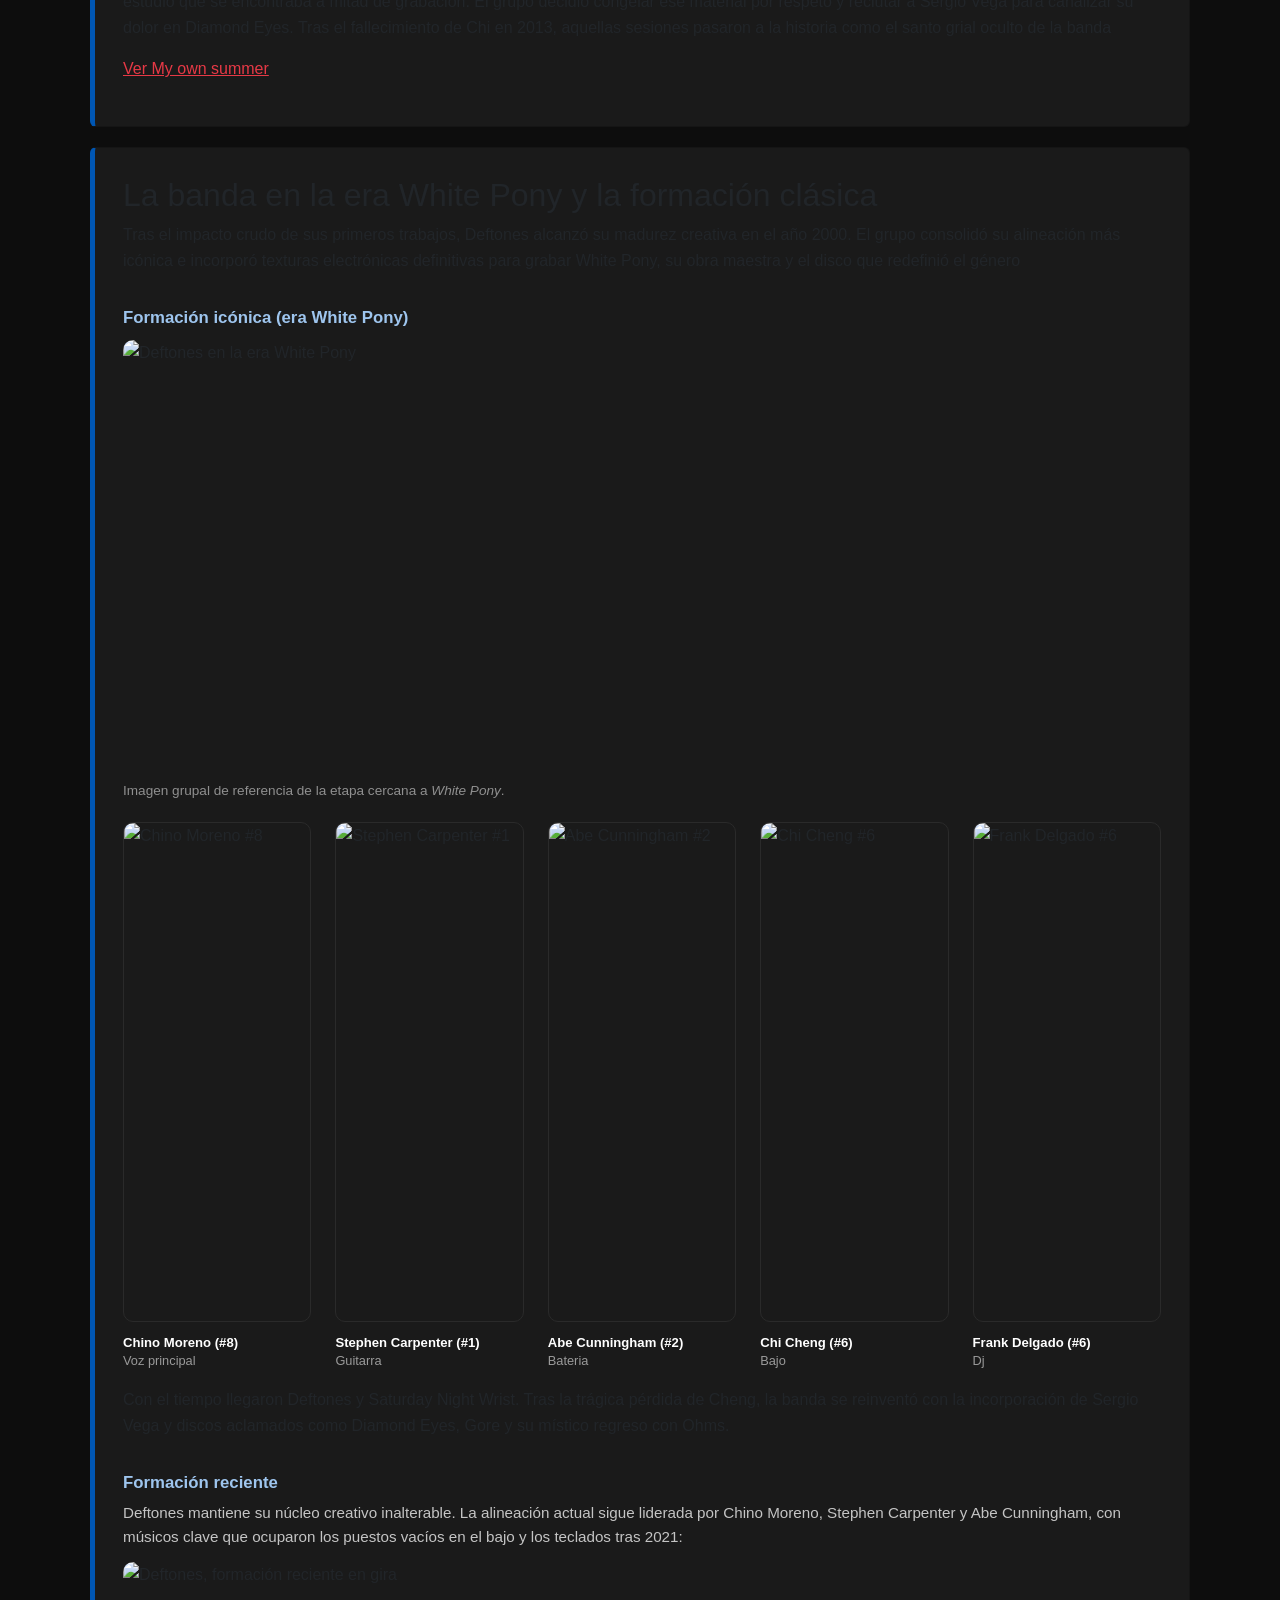
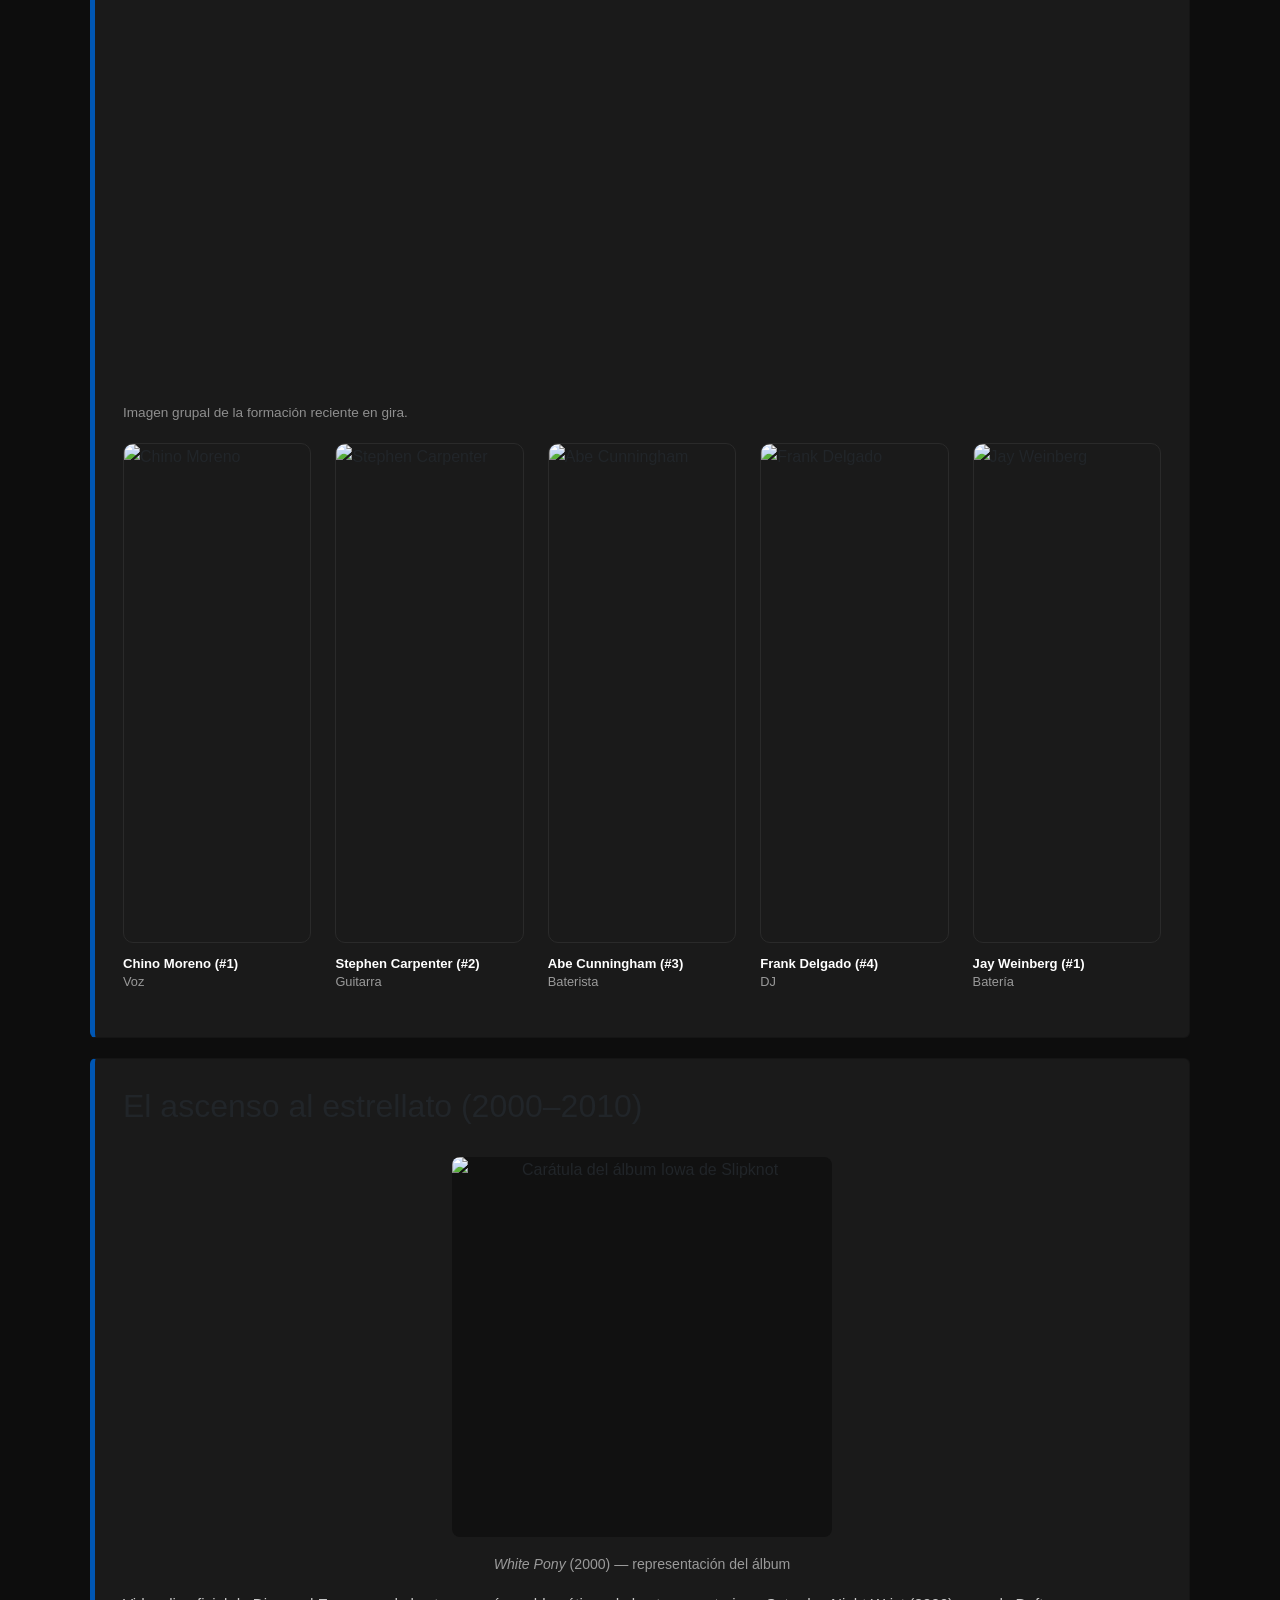
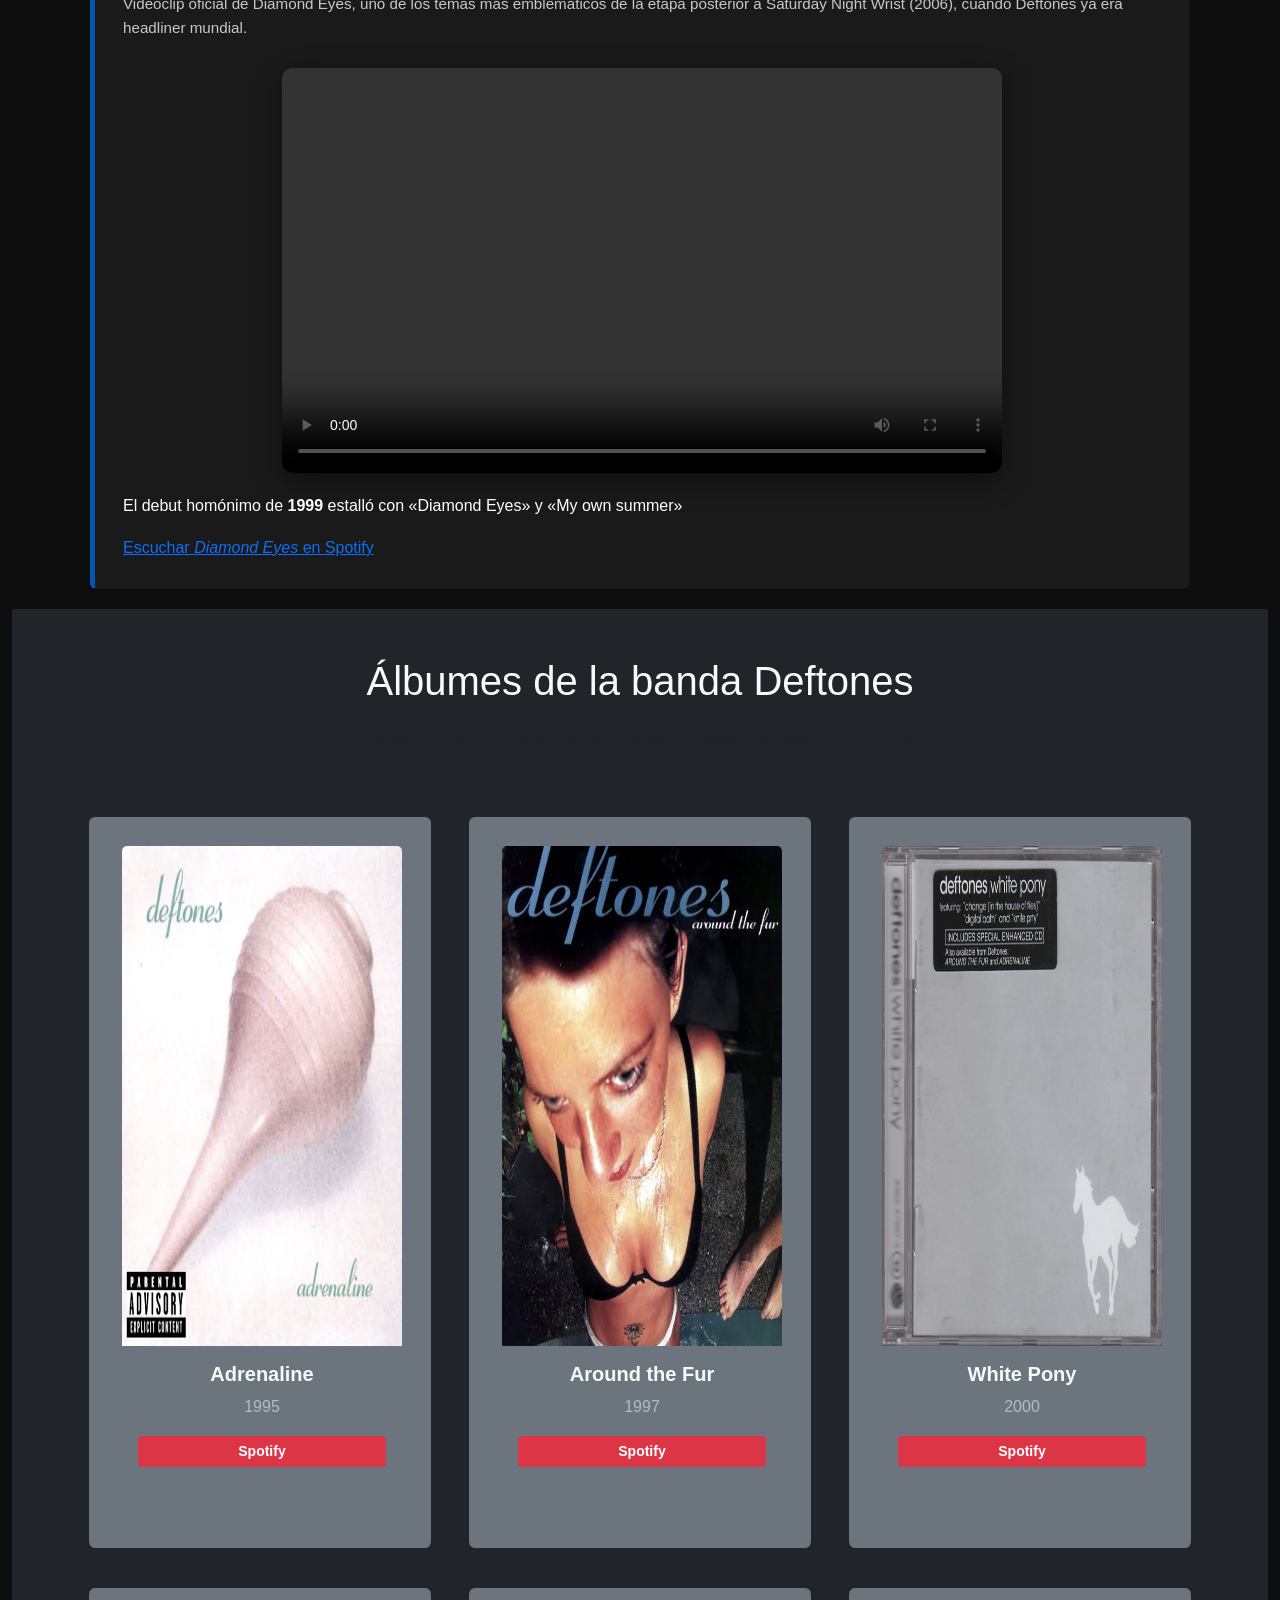
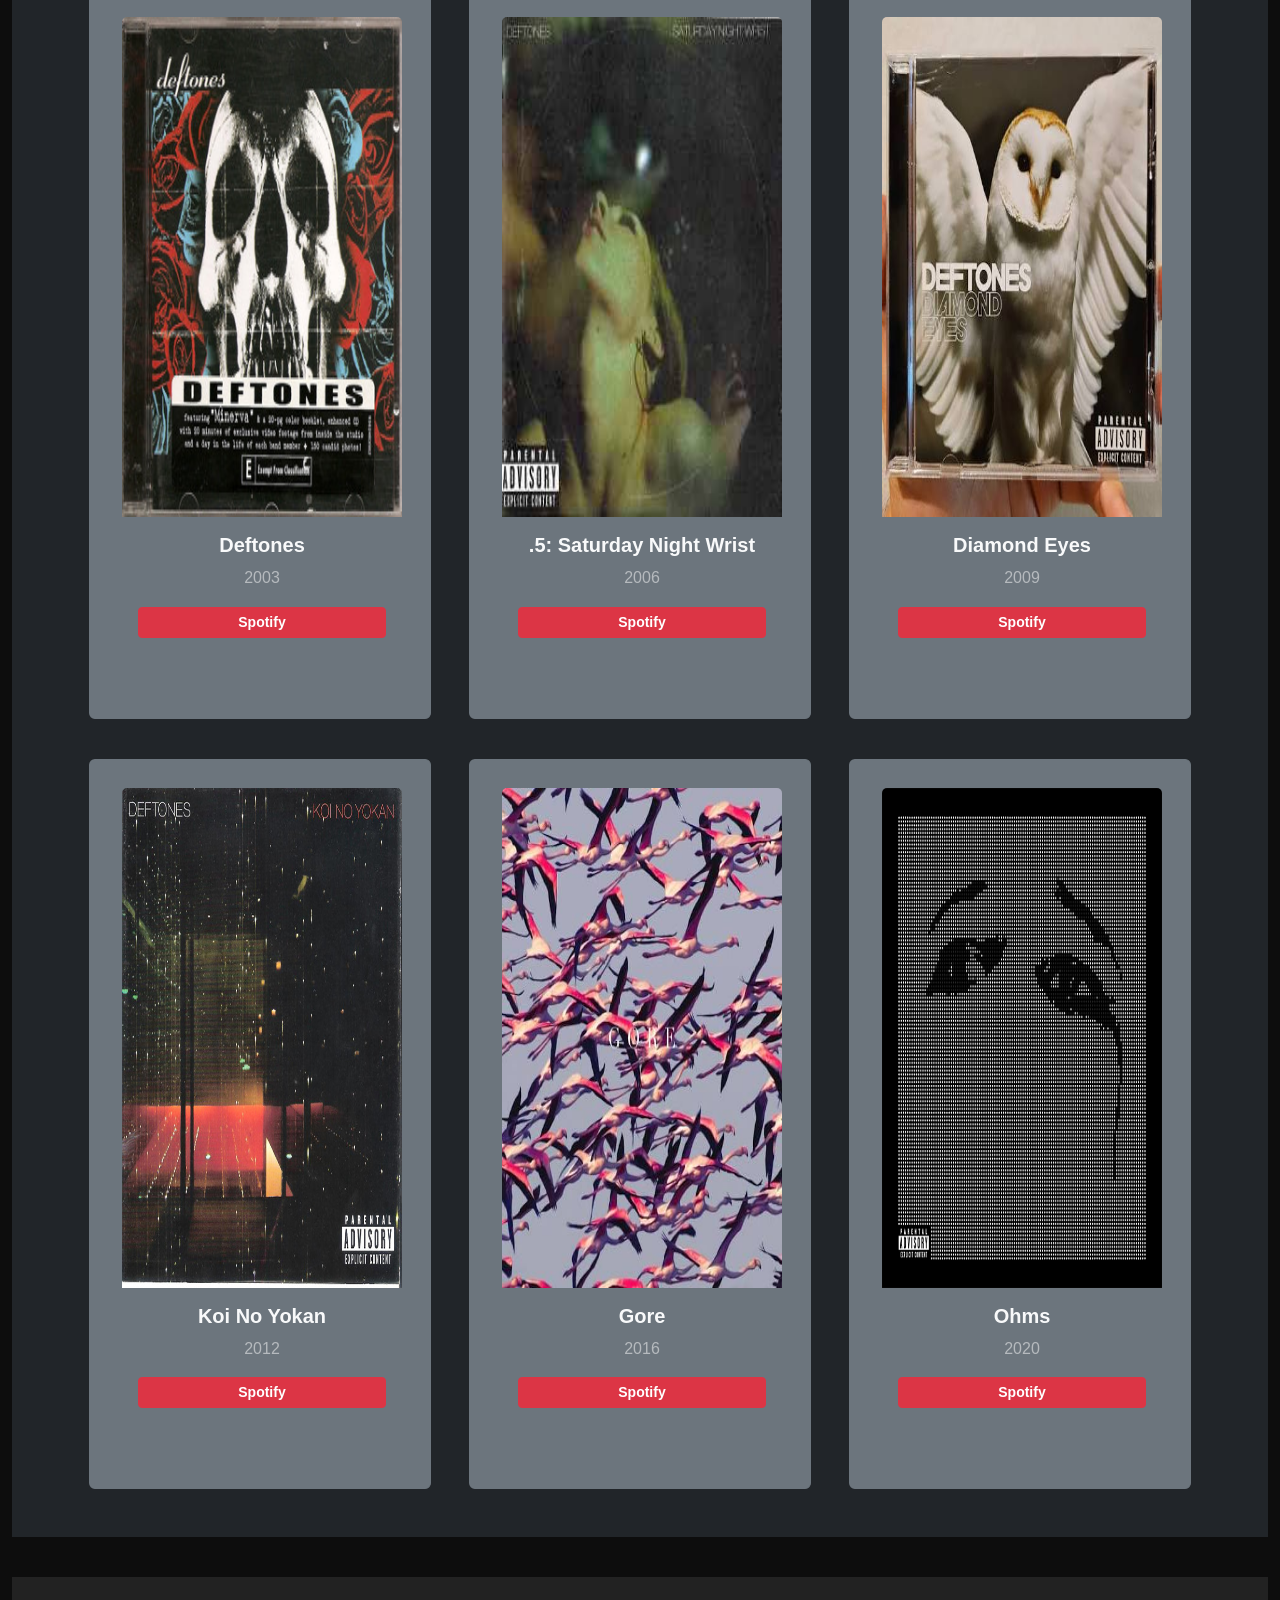
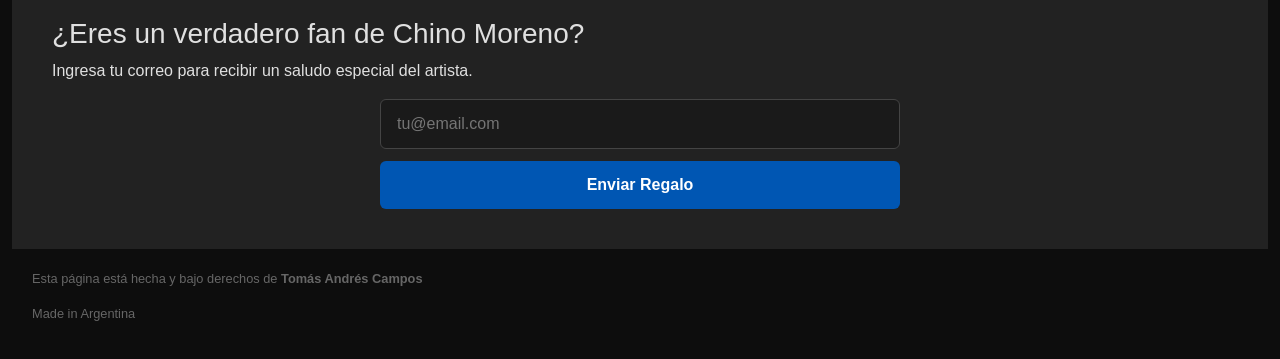
==== commit 8c56e299: "nuevos albumes con links spotify y imagenes" ====
--- a/deftones.html
+++ b/deftones.html
@@ -168,19 +168,19 @@
             <video class="album-player__video" 
            width="720" 
            height="405" 
-           src="video/Deftones - Diamond Eyes [Official Music Video].mp4" 
+           src="video/Deftones - Diamond Eyes [Official Music Video] (1).mp4" 
            controls>
     </video>
         </div>
       
         <!-- ¡CORREGIDO AQUÍ! Se agregó la etiqueta <p> de apertura que faltaba -->
         <p style="color: #ffffff !important;">
-    El debut homónimo de <strong>1999</strong> estalló con «Wait and Bleed» y «Spit It Out»...
+    El debut homónimo de <strong>1999</strong> estalló con «Diamond Eyes» y «My own summer»
 </p>
     
         <div class="enlace_spotyfi">
-            <a href="https://open.spotify.com/album/5Zs0mNCTs73CqPKbZPWFX9" target="_blank" rel="noopener noreferrer">
-                Escuchar <em>Iowa</em> en Spotify
+            <a href="https://open.spotify.com/album/1GjjBpY2iDwSQs5bykQI5e" target="_blank" rel="noopener noreferrer">
+                Escuchar <em>Diamond Eyes</em> en Spotify
             </a>
         </div>
     </section>
@@ -188,90 +188,126 @@
 
 <section class="album py-5 bg-dark text-light">
     <div class="algunas_canciones container">
-        <h1 class="text-center mb-4">Álbumes de la banda Slipknot</h1>
-        <p class="text-center text-muted mb-5">Los álbumes a continuación son los discos de estudio principales de Slipknot:</p>
+        <h1 class="text-center mb-4">Álbumes de la banda Deftones</h1>
+        <p class="text-center text-muted mb-5">Los álbumes a continuación son los discos de estudio principales de Deftones:</p>
 
         <!-- Grilla de Bootstrap -->
-        <div class="row g-4 justify-content-center" aria-label="Albumes de Slipknot">
-
-            <!-- Tarjeta 1: Slipknot -->
-            <figure class="col-12 col-sm-6 col-md-4">
-                <div class="card bg-secondary text-light h-100 border-secondary">
-                    <img src="slipknot_fotos_videos/caratula_slipknot_1999.jpg" alt="carátula Slipknot 1999" class="card-img-top" width="500" height="500" loading="lazy">
-                    <figcaption class="card-body text-center">
-                        <h5 class="card-title fw-bold">Slipknot</h5>
-                        <p class="card-text text-white-50">1999</p>
-                        <a class="btn btn-danger btn-sm w-100 fw-bold" href="https://open.spotify.com/album/5lOFvOWAdy9G6p44noRILU" target="_blank" rel="noopener noreferrer">Spotify</a>
-                    </figcaption>
-                </div>
-            </figure>
-
-            <!-- Tarjeta 2: Iowa -->
-            <figure class="col-12 col-sm-6 col-md-4">
-                <div class="card bg-secondary text-light h-100 border-secondary">
-                    <img src="slipknot_fotos_videos/iowa_album.jpg" alt="carátula Iowa" class="card-img-top" width="500" height="500" loading="lazy">
-                    <figcaption class="card-body text-center">
-                        <h5 class="card-title fw-bold">Iowa</h5>
-                        <p class="card-text text-white-50">2001</p>
-                        <a class="btn btn-danger btn-sm w-100 fw-bold" href="https://open.spotify.com/album/5Zs0mNCTs73CqPKbZPWFX9" target="_blank" rel="noopener noreferrer">Spotify</a>
-                    </figcaption>
-                </div>
-            </figure>
-
-            <!-- Tarjeta 3: Vol. 3 -->
-            <figure class="col-12 col-sm-6 col-md-4">
-                <div class="card bg-secondary text-light h-100 border-secondary">
-                    <img src="slipknot_fotos_videos/vol.3_caratula_slipknot.jpg" alt="carátula Vol. 3" class="card-img-top" width="500" height="500" loading="lazy">
-                    <figcaption class="card-body text-center">
-                        <h5 class="card-title fw-bold">Vol. 3: (The Subliminal Verses)</h5>
-                        <p class="card-text text-white-50">2004</p>
-                        <a class="btn btn-danger btn-sm w-100 fw-bold" href="https://open.spotify.com/album/4ZDBQSIDIZRUBOG2OHcN3T" target="_blank" rel="noopener noreferrer">Spotify</a>
-                    </figcaption>
-                </div>
-            </figure>
-
-            <!-- Tarjeta 4: All Hope Is Gone -->
-            <figure class="col-12 col-sm-6 col-md-4">
-                <div class="card bg-secondary text-light h-100 border-secondary">
-                    <img src="slipknot_fotos_videos/all hope is gone_slipknot.jpg" alt="carátula All Hope Is Gone" class="card-img-top" width="500" height="500" loading="lazy">
-                    <figcaption class="card-body text-center">
-                        <h5 class="card-title fw-bold">All Hope Is Gone</h5>
-                        <p class="card-text text-white-50">2008</p>
-                        <a class="btn btn-danger btn-sm w-100 fw-bold" href="https://open.spotify.com/album/0hFWapnP7orzXCMwNU5DuA" target="_blank" rel="noopener noreferrer">Spotify</a>
-                    </figcaption>
-                </div>
-            </figure>
-
-            <!-- Tarjeta 5: .5: The Gray Chapter -->
-            <figure class="col-12 col-sm-6 col-md-4">
-                <div class="card bg-secondary text-light h-100 border-secondary">
-                    <img src="slipknot_fotos_videos/The Gray Chapter_v5_slipknot.jpg" alt="carátula .5 The Gray Chapter" class="card-img-top" width="500" height="500" loading="lazy">
-                    <figcaption class="card-body text-center">
-                        <h5 class="card-title fw-bold">.5: The Gray Chapter</h5>
-                        <p class="card-text text-white-50">2014</p>
-                        <a class="btn btn-danger btn-sm w-100 fw-bold" href="https://open.spotify.com/album/3nyxMohQINxnhYwyHvUqVf" target="_blank" rel="noopener noreferrer">Spotify</a>
-                    </figcaption>
-                </div>
-            </figure>
-
-            <!-- Tarjeta 6: We Are Not Your Kind -->
-            <figure class="col-12 col-sm-6 col-md-4">
-                <div class="card bg-secondary text-light h-100 border-secondary">
-                    <img src="slipknot_fotos_videos/We Are Not Your Kind_slipknot.jpg" alt="carátula We Are Not Your Kind" class="card-img-top" width="500" height="500" loading="lazy">
-                    <figcaption class="card-body text-center">
-                        <h5 class="card-title fw-bold">We Are Not Your Kind</h5>
-                        <p class="card-text text-white-50">2019</p>
+        <div class="row g-4 justify-content-center" aria-label="Albumes de Deftones">
+
+            <!-- Tarjeta 1: Adrenaline -->
+            <figure class="col-12 col-sm-6 col-md-4">
+                <div class="card bg-secondary text-light h-100 border-secondary">
+                    <img src="img/adrenaline(1995).jpg" alt="carátula Adrenaline 1995" class="card-img-top" width="500" height="500" loading="lazy">
+                    <figcaption class="card-body text-center">
+                        <h5 class="card-title fw-bold">Adrenaline </h5>
+                        <p class="card-text text-white-50">1995</p>
+                        <a class="btn btn-danger btn-sm w-100 fw-bold" href="https://open.spotify.com/album/30YN03R4Bjl8Qwz8wPRoXG" target="_blank" rel="noopener noreferrer">Spotify</a>
+                    </figcaption>
+                </div>
+            </figure>
+
+            <!-- Tarjeta 2: Aroung the Fur -->
+            <figure class="col-12 col-sm-6 col-md-4">
+                <div class="card bg-secondary text-light h-100 border-secondary">
+                    <img src="img/Around the Fur (28 de octubre de 1997).jpg" alt="carátula Around the Fur 1997" class="card-img-top" width="500" height="500" loading="lazy">
+                    <figcaption class="card-body text-center">
+                        <h5 class="card-title fw-bold">Around the Fur</h5>
+                        <p class="card-text text-white-50">1997</p>
+                        <a class="btn btn-danger btn-sm w-100 fw-bold" href="https://open.spotify.com/track/3Fwe3XoPOiyWUPYdBKMTqV?autoplay_ok=1" target="_blank" rel="noopener noreferrer">Spotify</a>
+                    </figcaption>
+                </div>
+            </figure>
+
+            <!-- Tarjeta 3: White Pony -->
+            <figure class="col-12 col-sm-6 col-md-4">
+                <div class="card bg-secondary text-light h-100 border-secondary">
+                    <img src="img/White Pony (20 de junio de 2000).jpg" alt="carátula White Pony 2000" class="card-img-top" width="500" height="500" loading="lazy">
+                    <figcaption class="card-body text-center">
+                        <h5 class="card-title fw-bold">White Pony</h5>
+                        <p class="card-text text-white-50">2000</p>
+                        <a class="btn btn-danger btn-sm w-100 fw-bold" href="https://open.spotify.com/album/5LEXck3kfixFaA3CqVE7bC" target="_blank" rel="noopener noreferrer">Spotify</a>
+                    </figcaption>
+                </div>
+            </figure>
+
+            <!-- Tarjeta 4: Deftones -->
+            <figure class="col-12 col-sm-6 col-md-4">
+                <div class="card bg-secondary text-light h-100 border-secondary">
+                    <img src="img/Deftones (20 de mayo de 2003).jpg" alt="Deftones" class="card-img-top" width="500" height="500" loading="lazy">
+                    <figcaption class="card-body text-center">
+                        <h5 class="card-title fw-bold">Deftones</h5>
+                        <p class="card-text text-white-50">2003</p>
+                        <a class="btn btn-danger btn-sm w-100 fw-bold" href="https://open.spotify.com/album/6252G7bGCVijXlqAjtjeDP" target="_blank" rel="noopener noreferrer">Spotify</a>
+                    </figcaption>
+                </div>
+            </figure>
+
+            <!-- Tarjeta 5: .5: Saturday Night Wrist -->
+            <figure class="col-12 col-sm-6 col-md-4">
+                <div class="card bg-secondary text-light h-100 border-secondary">
+                    <img src="img/Saturday Night Wrist (3 de octubre de 2006).jpg" alt="carátula .5 Saturday Night Wrist" class="card-img-top" width="500" height="500" loading="lazy">
+                    <figcaption class="card-body text-center">
+                        <h5 class="card-title fw-bold">.5: Saturday Night Wrist</h5>
+                        <p class="card-text text-white-50">2006</p>
+                        <a class="btn btn-danger btn-sm w-100 fw-bold" href="https://open.spotify.com/album/4o1KnoVpzXZceJxyjELEQB" target="_blank" rel="noopener noreferrer">Spotify</a>
+                    </figcaption>
+                </div>
+            </figure>
+
+            <!-- Tarjeta 6: Diamond Eyes -->
+            <figure class="col-12 col-sm-6 col-md-4">
+                <div class="card bg-secondary text-light h-100 border-secondary">
+                    <img src="img/Diamond Eyes (4 de mayo de 2010).jpg" alt="carátula Diamond Eyes" class="card-img-top" width="500" height="500" loading="lazy">
+                    <figcaption class="card-body text-center">
+                        <h5 class="card-title fw-bold">Diamond Eyes</h5>
+                        <p class="card-text text-white-50">2009</p>
                         <a class="btn btn-danger btn-sm w-100 fw-bold" href="https://open.spotify.com/album/754RY5WpZ2LTUZsk8kDBju" target="_blank" rel="noopener noreferrer">Spotify</a>
                     </figcaption>
                 </div>
             </figure>
 
+            <!-- Tarjeta 7: Koi No Yokan -->
+            <figure class="col-12 col-sm-6 col-md-4">
+                <div class="card bg-secondary text-light h-100 border-secondary">
+                    <img src="img/Koi No Yokan (12 de noviembre de 2012).jpg" alt="carátula Koi No Yokan" class="card-img-top" width="500" height="500" loading="lazy">
+                    <figcaption class="card-body text-center">
+                        <h5 class="card-title fw-bold">Koi No Yokan</h5>
+                        <p class="card-text text-white-50">2012</p>
+                        <a class="btn btn-danger btn-sm w-100 fw-bold" href="https://open.spotify.com/album/4PIVdqvL1Rc7T7Vfsr8n8Q" target="_blank" rel="noopener noreferrer">Spotify</a>
+                    </figcaption>
+                </div>
+            </figure>
+
+            <!-- Tarjeta 8: Gore -->
+            <figure class="col-12 col-sm-6 col-md-4">
+                <div class="card bg-secondary text-light h-100 border-secondary">
+                    <img src="img/Gore (8 de abril de 2016).jpg" alt="carátula Gore" class="card-img-top" width="500" height="500" loading="lazy">
+                    <figcaption class="card-body text-center">
+                        <h5 class="card-title fw-bold">Gore</h5>
+                        <p class="card-text text-white-50">2016</p>
+                        <a class="btn btn-danger btn-sm w-100 fw-bold" href="https://open.spotify.com/album/3tsXyEbUQehXPaRFCS8K1n" target="_blank" rel="noopener noreferrer">Spotify</a>
+                    </figcaption>
+                </div>
+            </figure>
+
+            <!-- Tarjeta 9: Ohms -->
+            <figure class="col-12 col-sm-6 col-md-4">
+                <div class="card bg-secondary text-light h-100 border-secondary">
+                    <img src="img/Ohms (25 de septiembre de 2020).png" alt="carátula Ohms" class="card-img-top" width="500" height="500" loading="lazy">
+                    <figcaption class="card-body text-center">
+                        <h5 class="card-title fw-bold">Ohms</h5>
+                        <p class="card-text text-white-50">2020</p>
+                        <a class="btn btn-danger btn-sm w-100 fw-bold" href="https://open.spotify.com/album/0VEFy5MsBiq0u2lWL0OwOd" target="_blank" rel="noopener noreferrer">Spotify</a>
+                    </figcaption>
+                </div>
+            </figure>
+
         </div>
     </div>
 </section>
 
 <section class="fan-zone">
-    <h3>¿Eres un verdadero fan de Corey Taylor?</h3>
+    <h3>¿Eres un verdadero fan de Chino Moreno?</h3>
     <p>Ingresa tu correo para recibir un saludo especial del artista.</p>
     <form id="emailForm">
     <input type="email" id="userEmail" placeholder="tu@email.com">
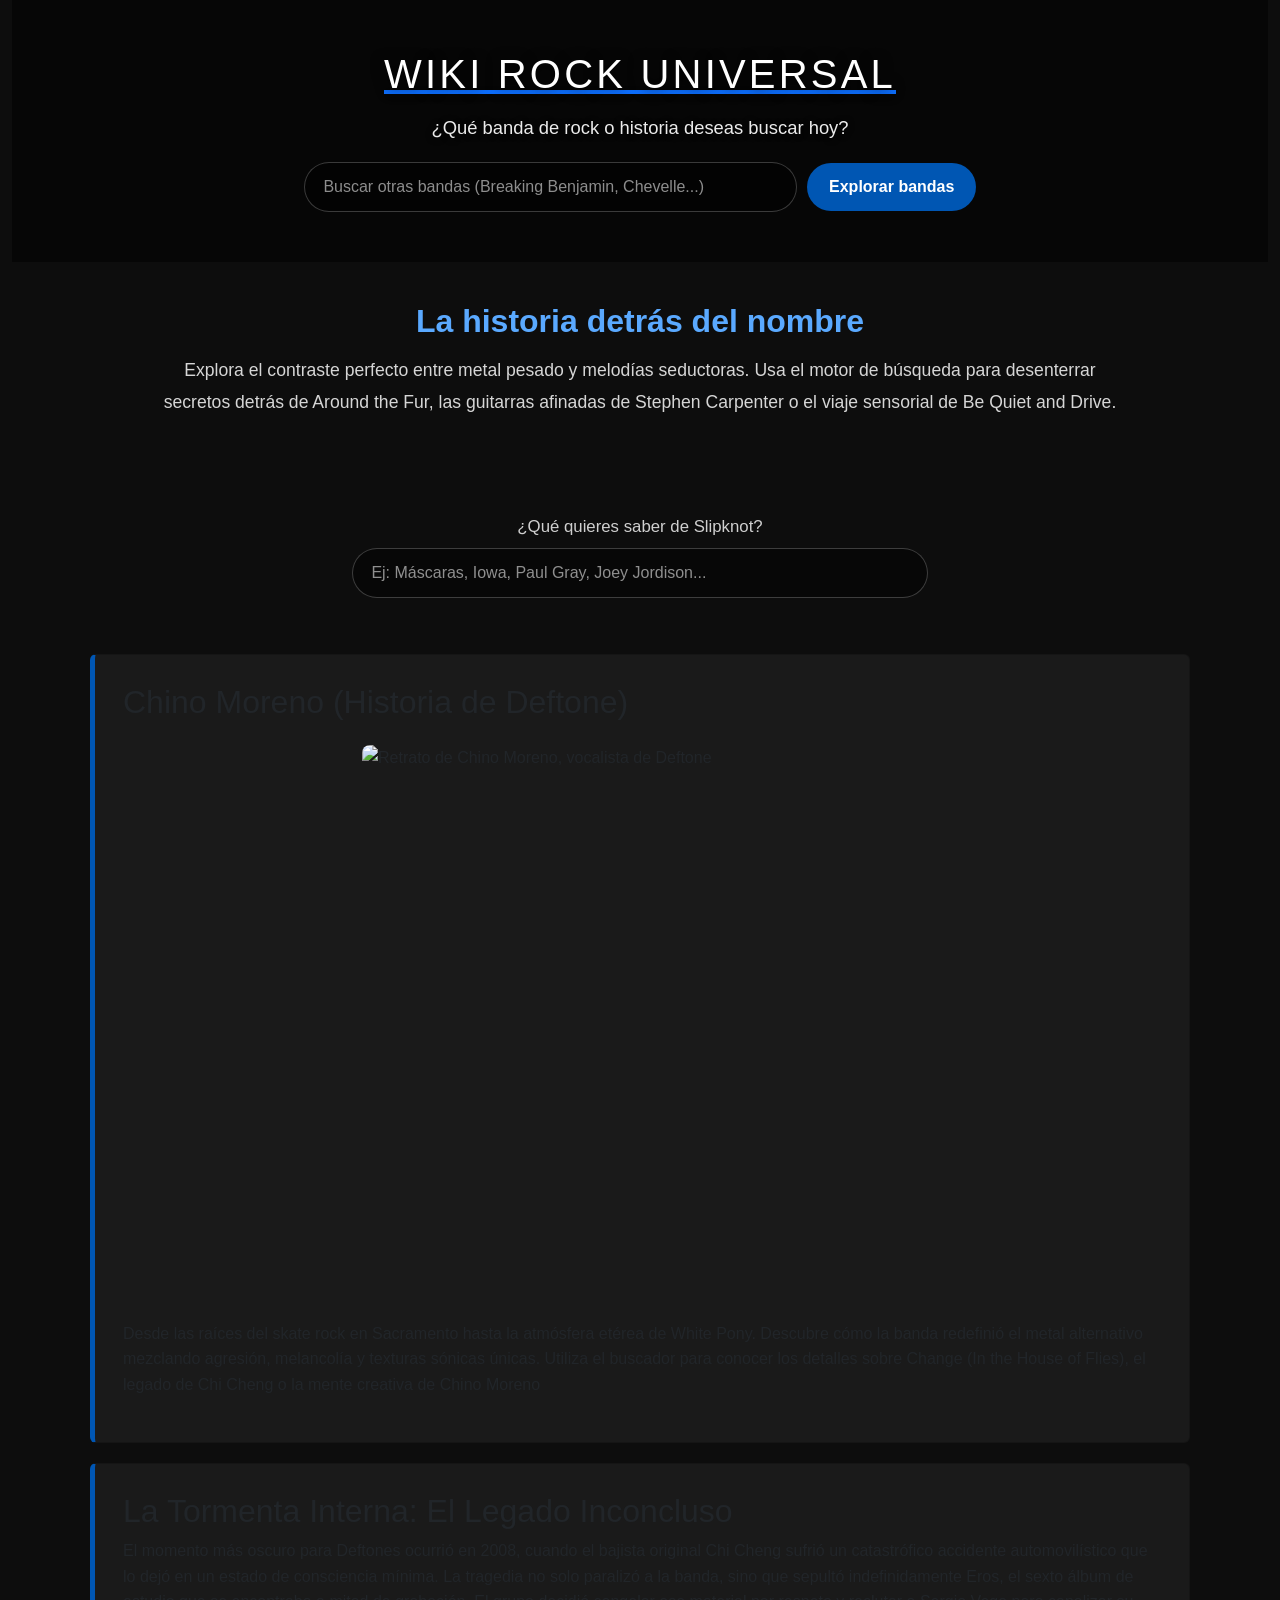
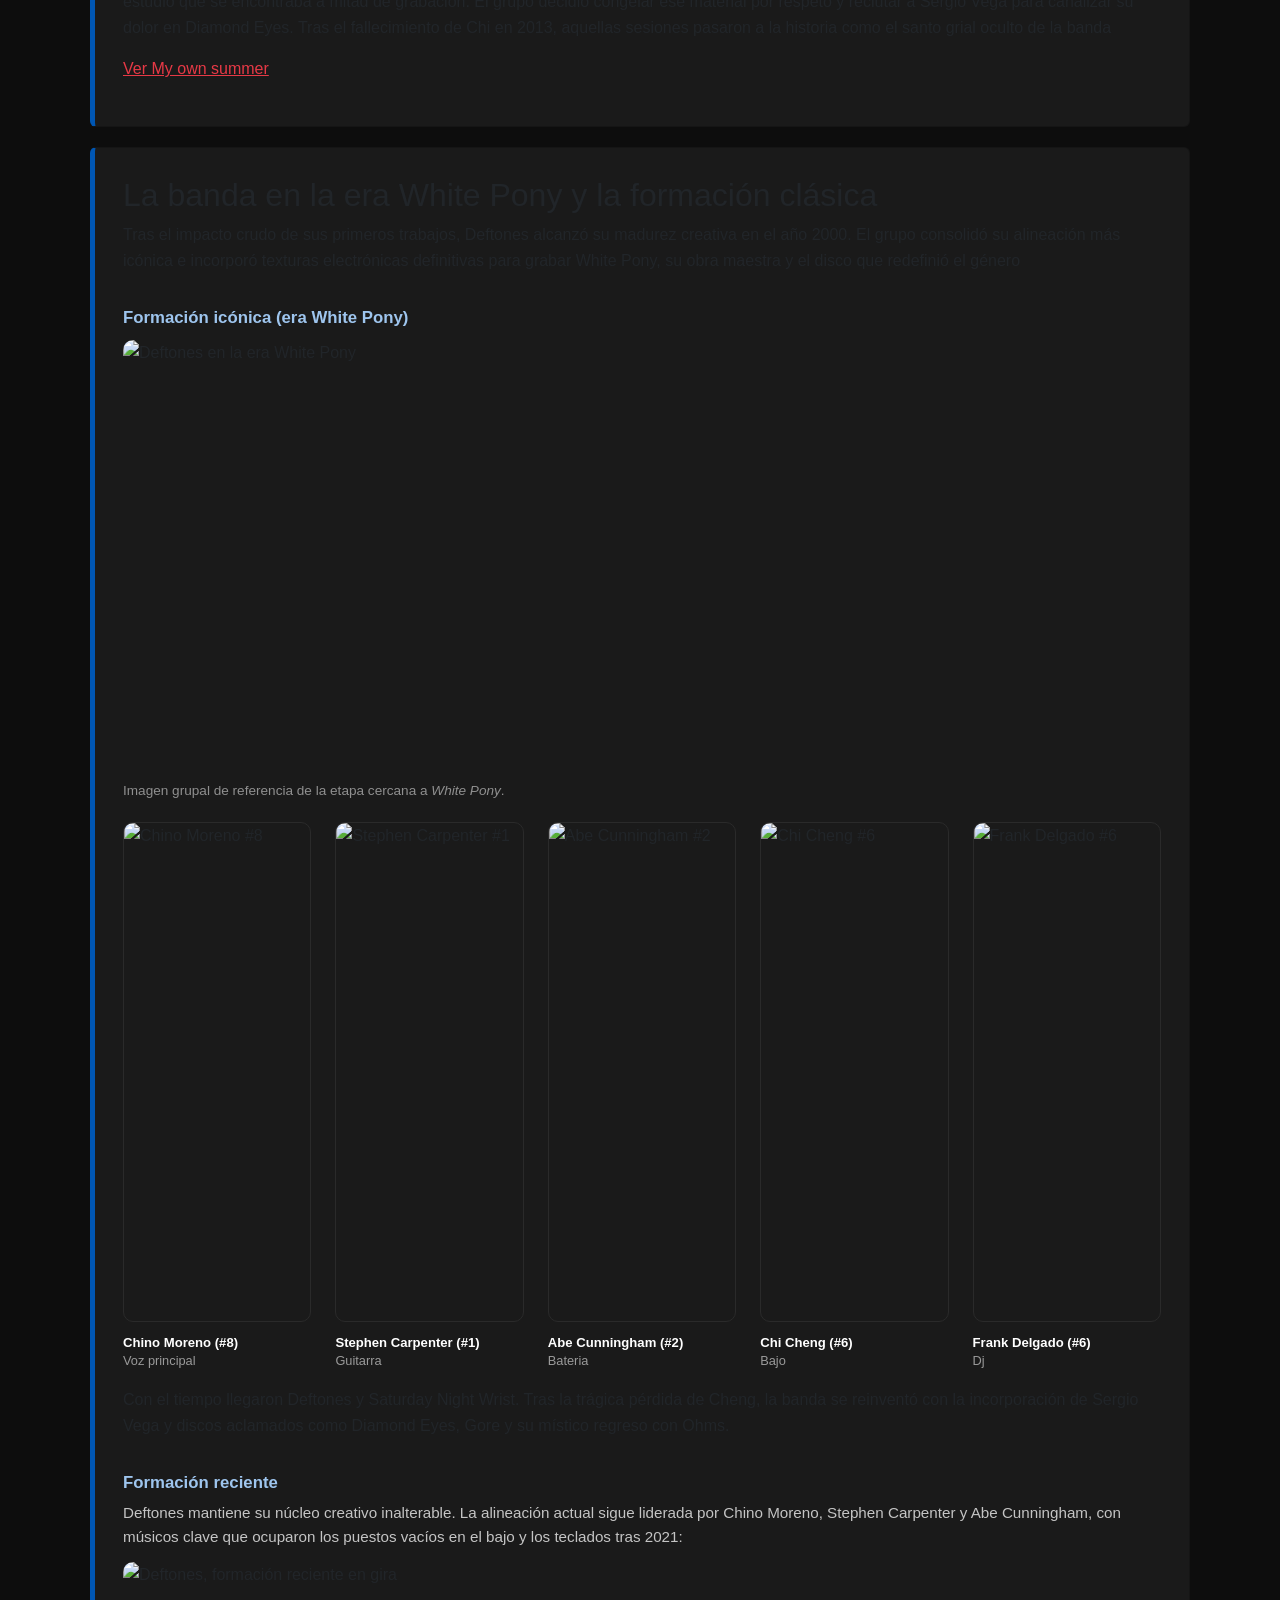
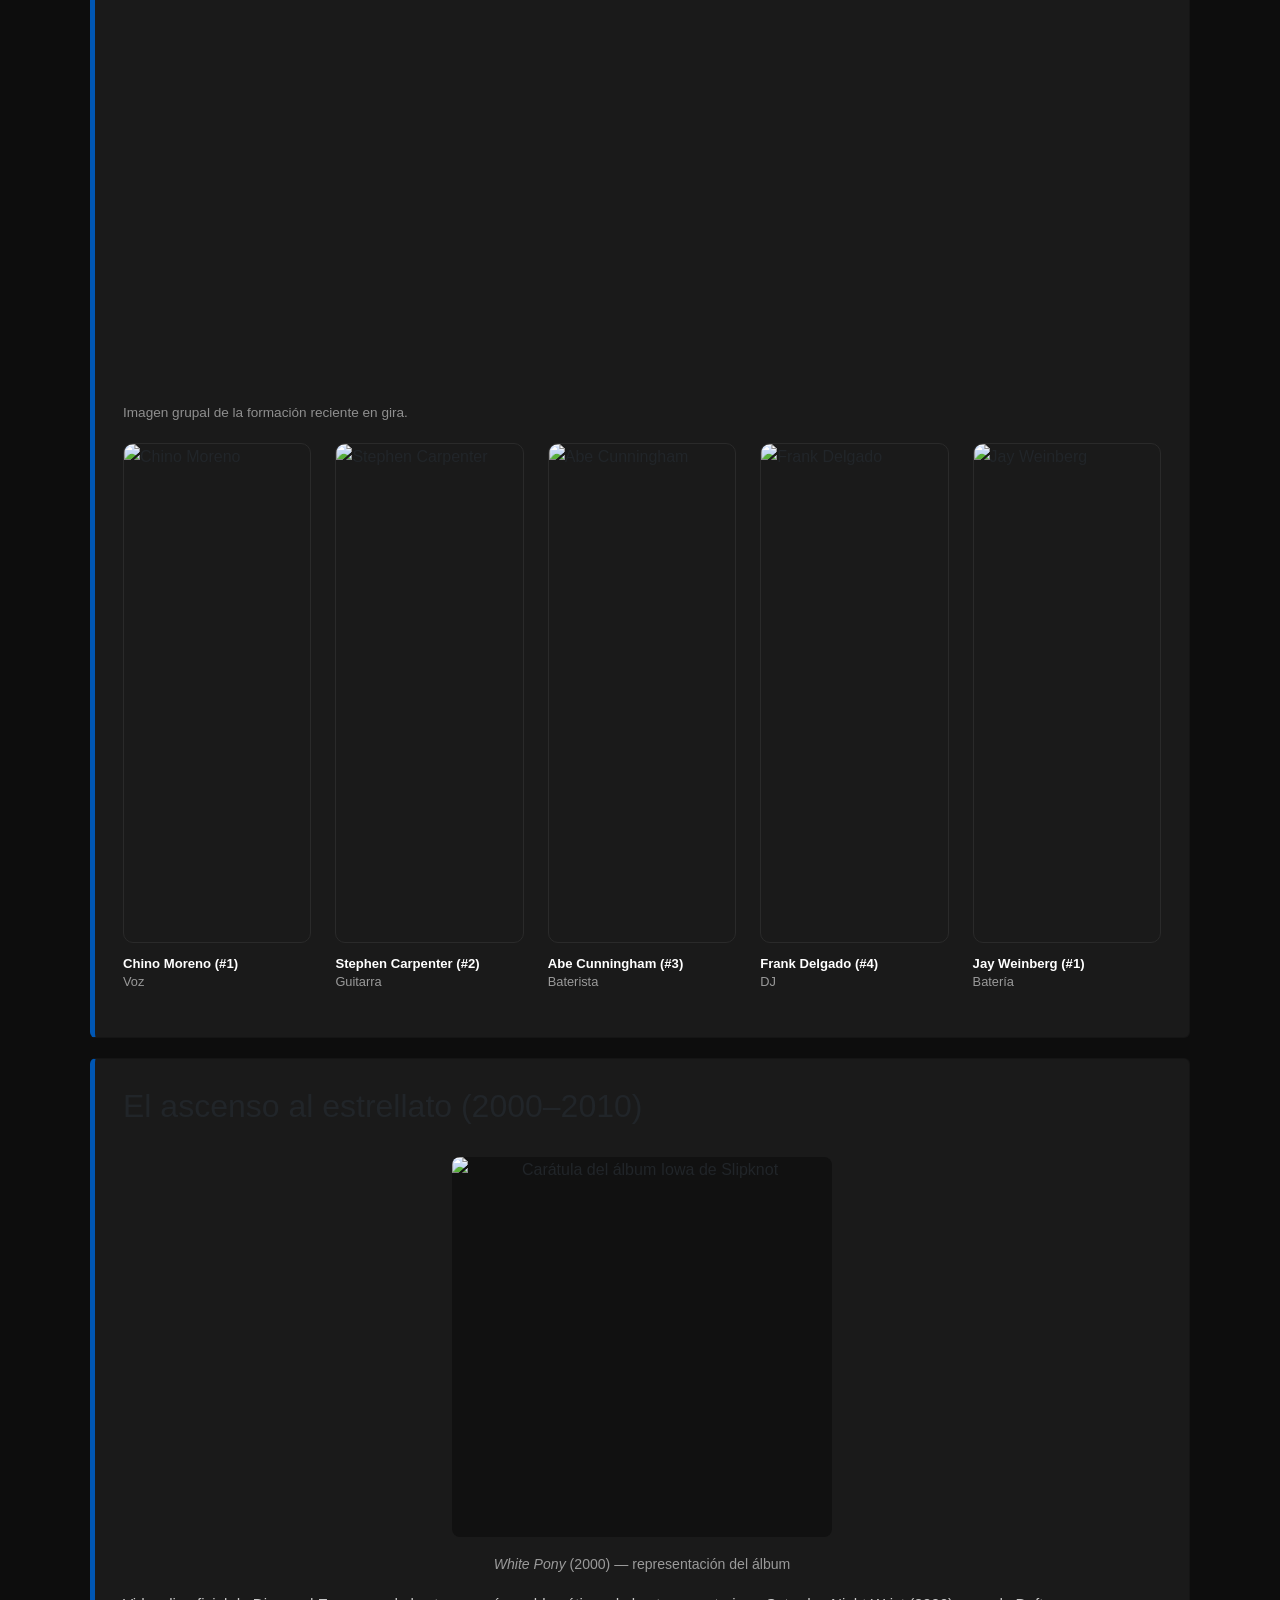
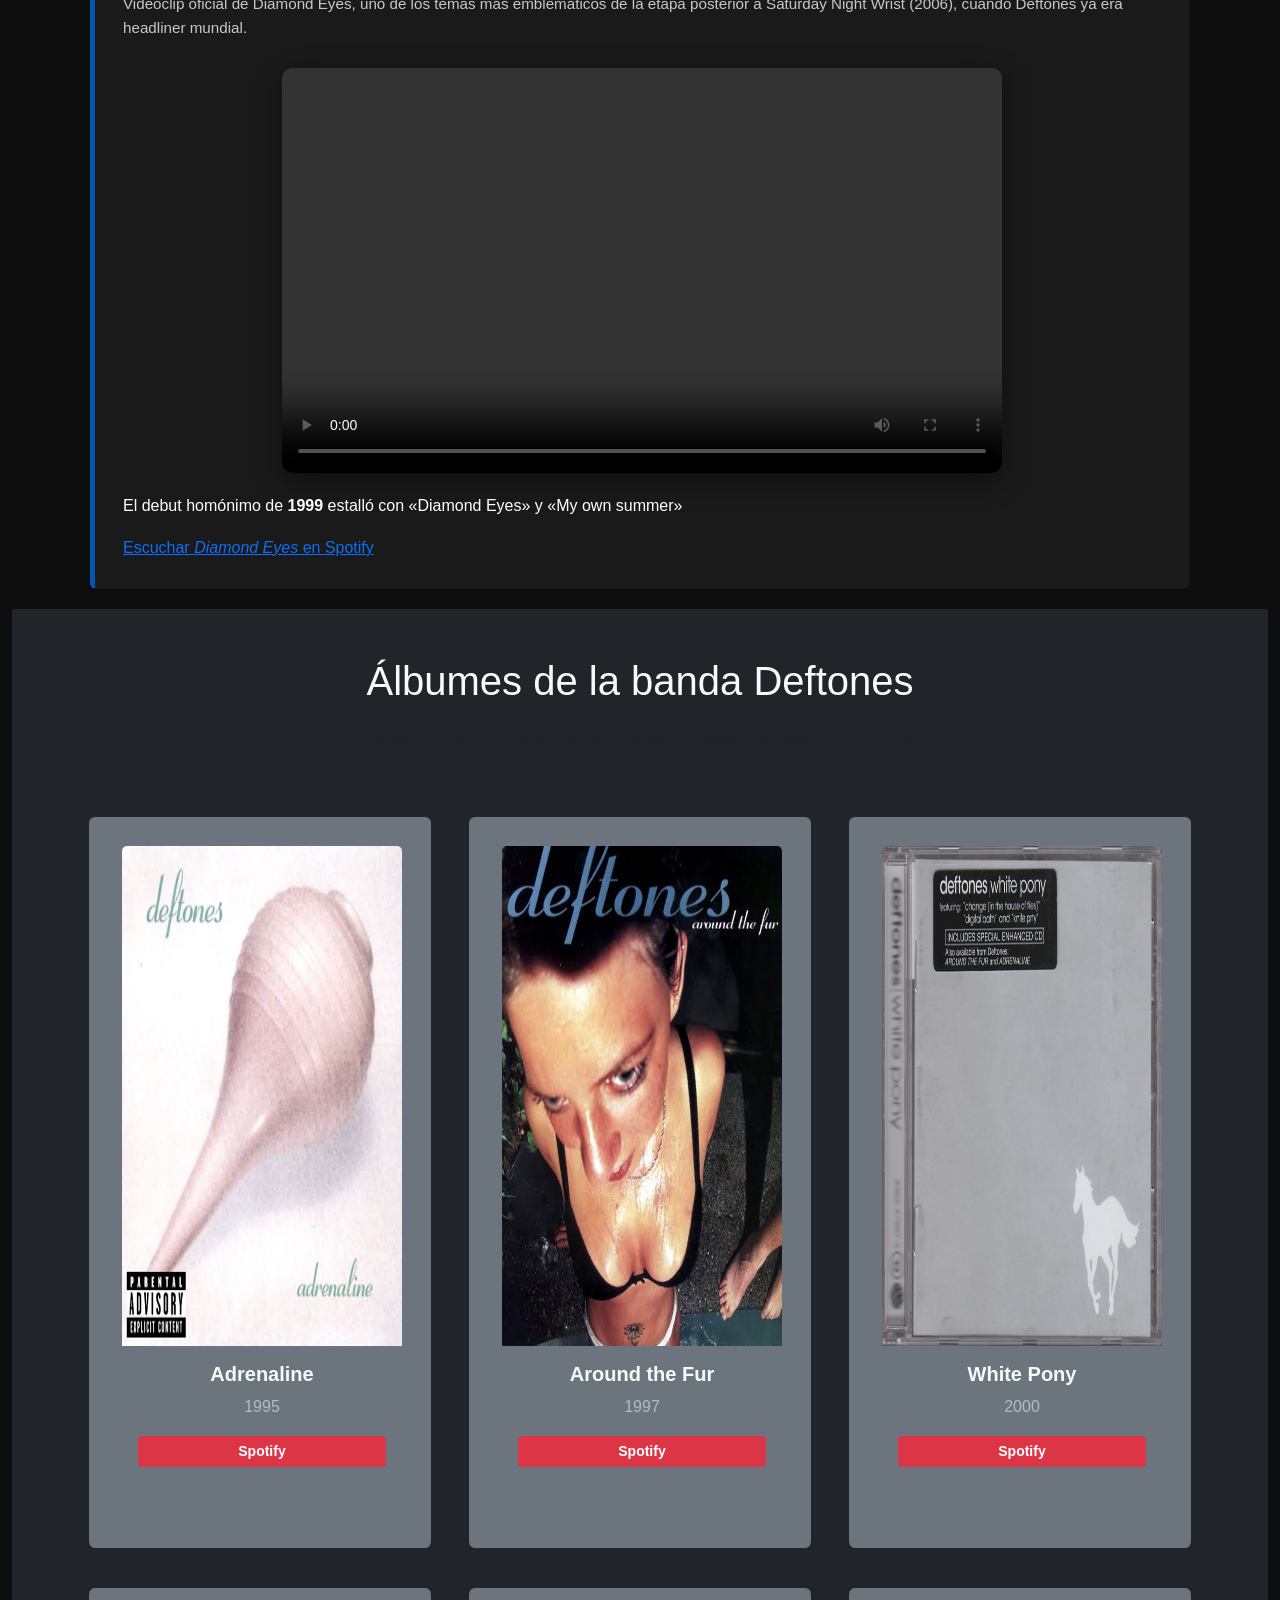
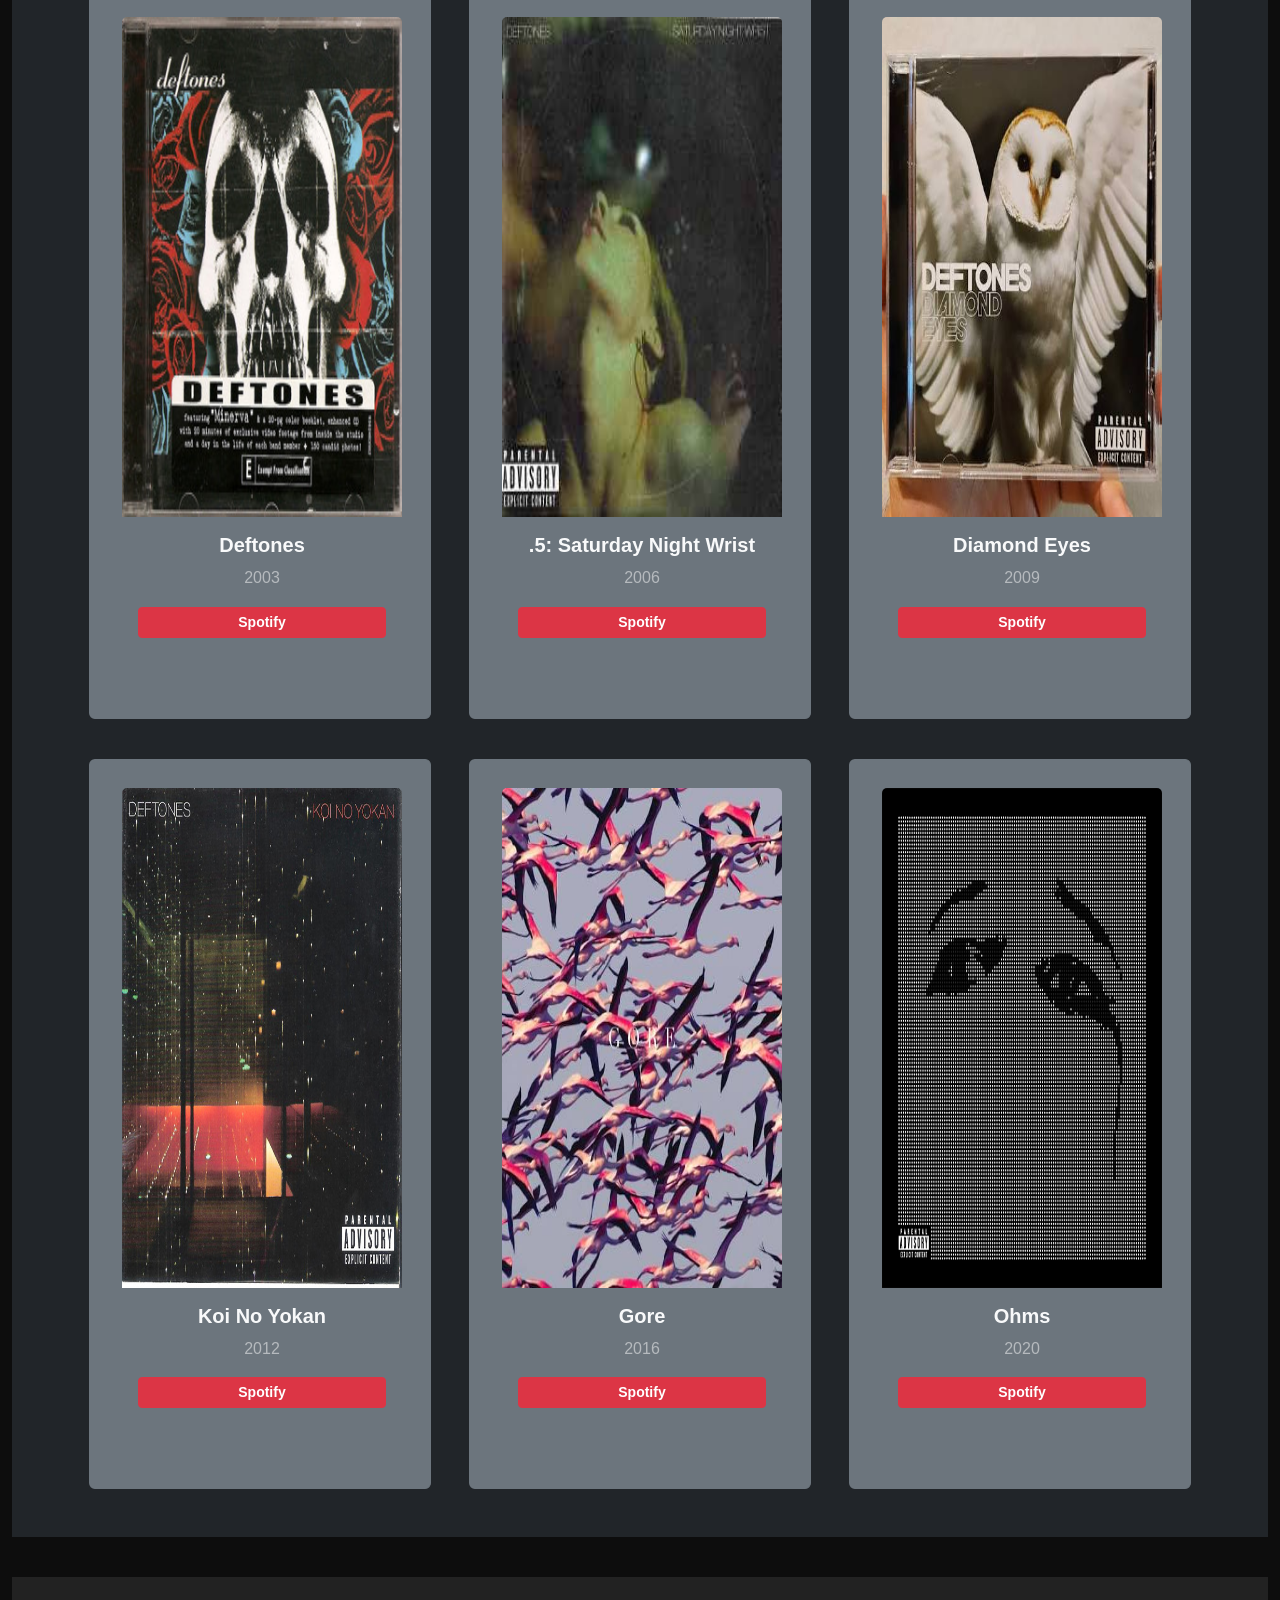
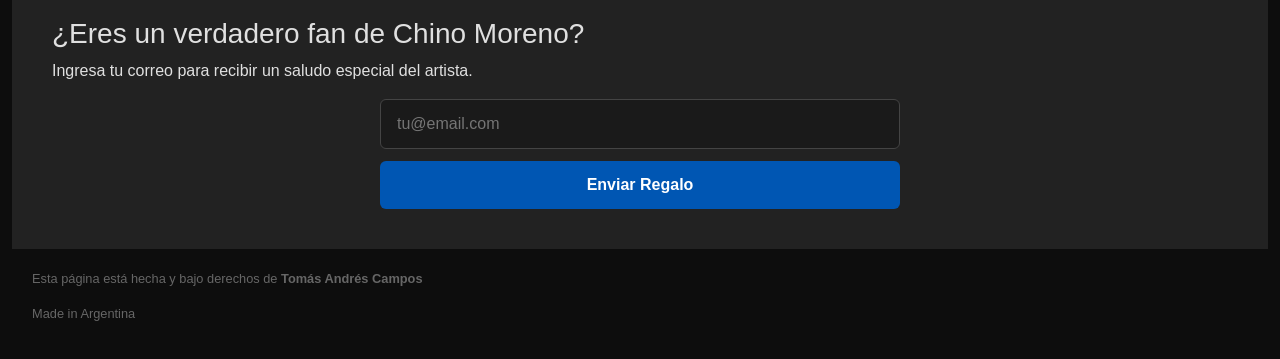
==== commit 4011e965: "coreccion de error" ====
--- a/deftones.html
+++ b/deftones.html
@@ -65,7 +65,7 @@
         <h2>Chino Moreno (Historia de Deftone)</h2>
         <img src="img/chinomoreno.jpg" alt="Retrato de Chino Moreno, vocalista de Deftone" class="card-image" width="400" height="400">
         <p>
-            < Desde las raíces del skate rock en Sacramento hasta la atmósfera etérea de White Pony. Descubre cómo la banda redefinió el metal alternativo mezclando agresión, melancolía y texturas sónicas únicas. Utiliza el buscador para conocer los detalles sobre Change (In the House of Flies), el legado de Chi Cheng o la mente creativa de Chino Moreno
+             Desde las raíces del skate rock en Sacramento hasta la atmósfera etérea de White Pony. Descubre cómo la banda redefinió el metal alternativo mezclando agresión, melancolía y texturas sónicas únicas. Utiliza el buscador para conocer los detalles sobre Change (In the House of Flies), el legado de Chi Cheng o la mente creativa de Chino Moreno
         </p>
     </section>
 
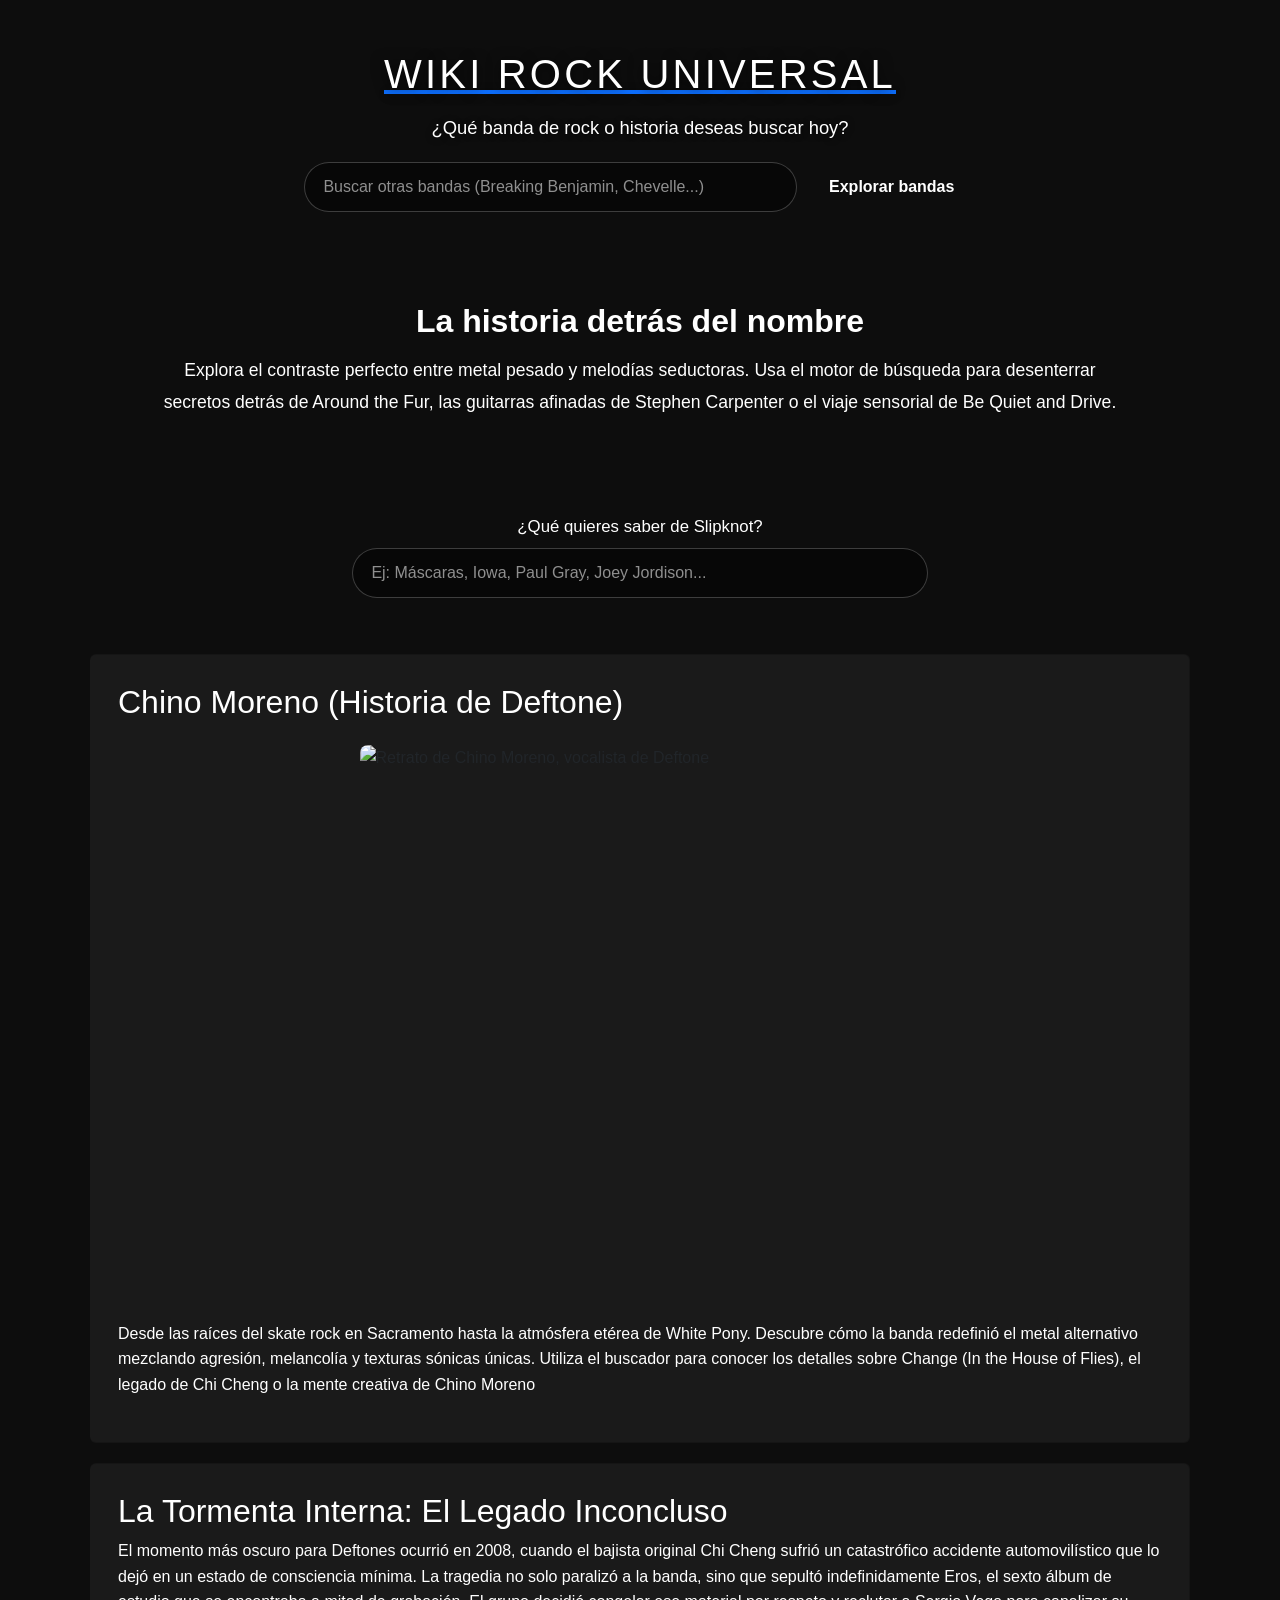
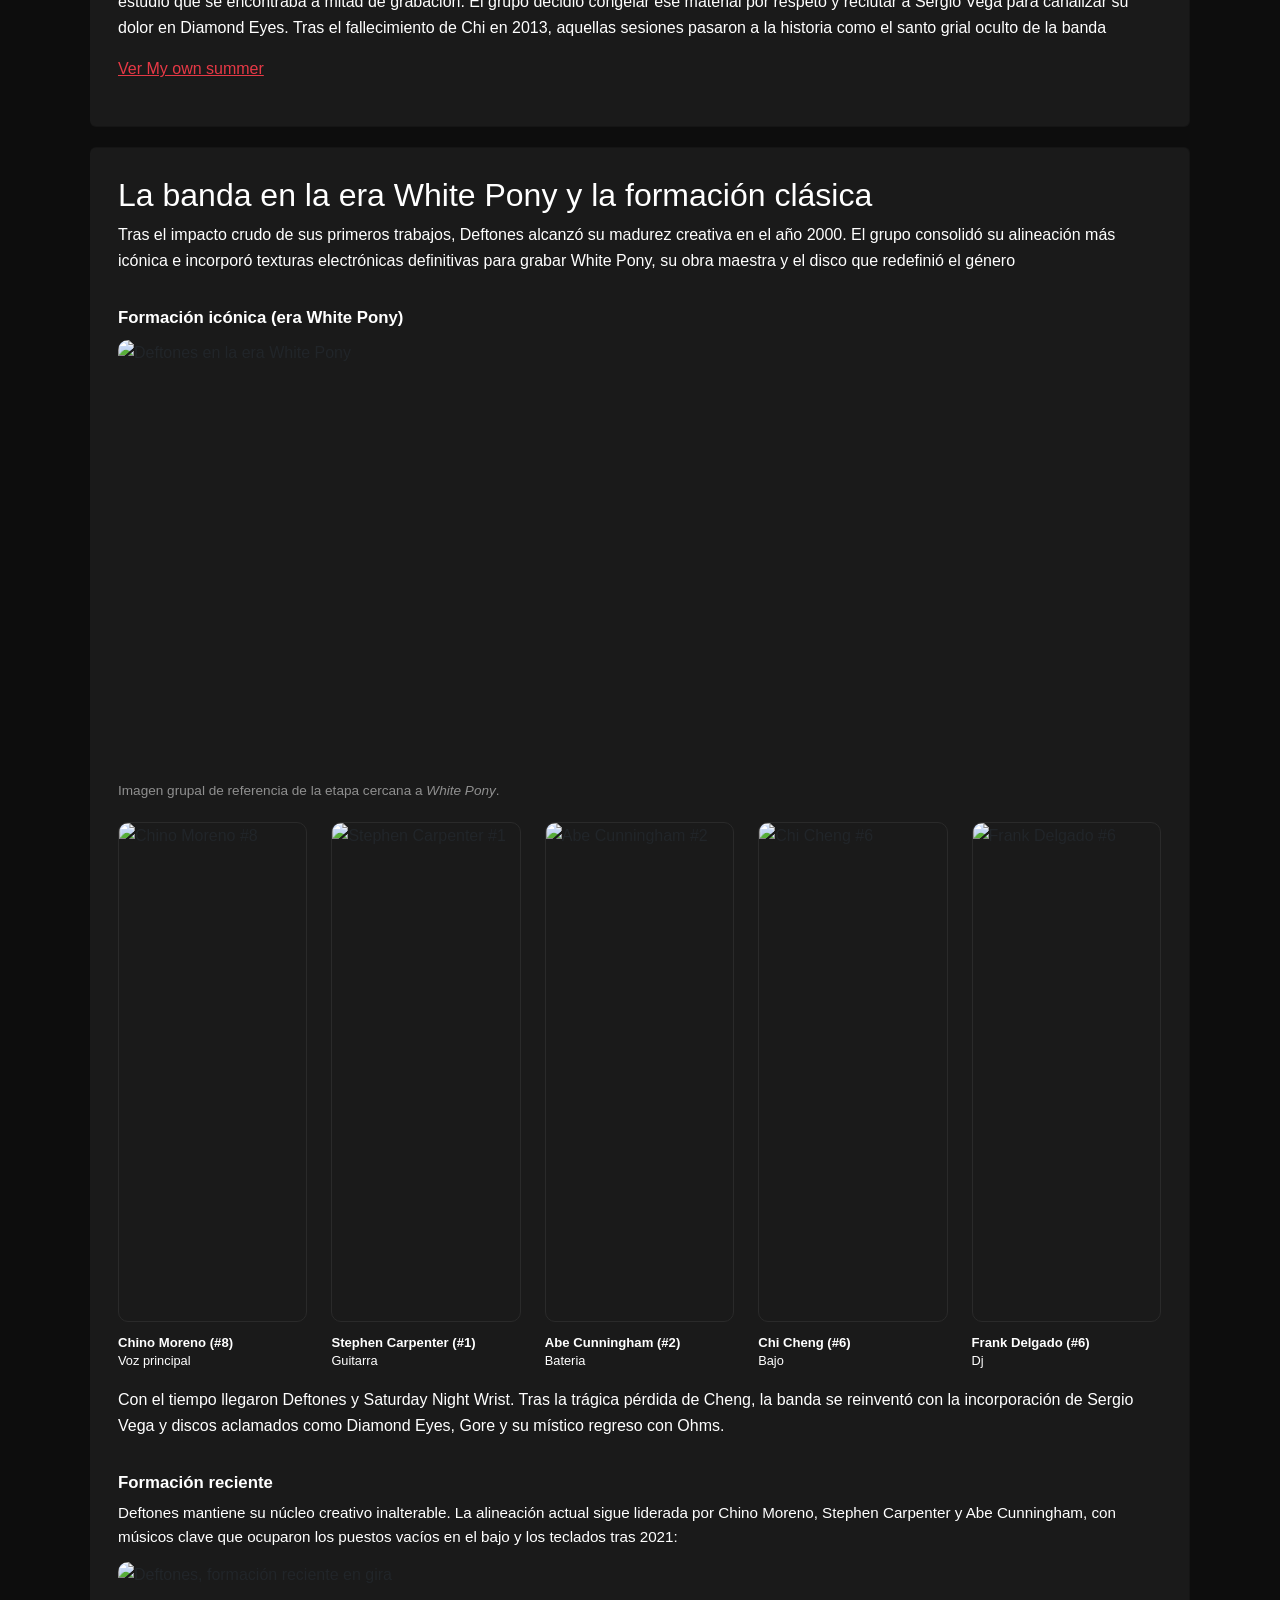
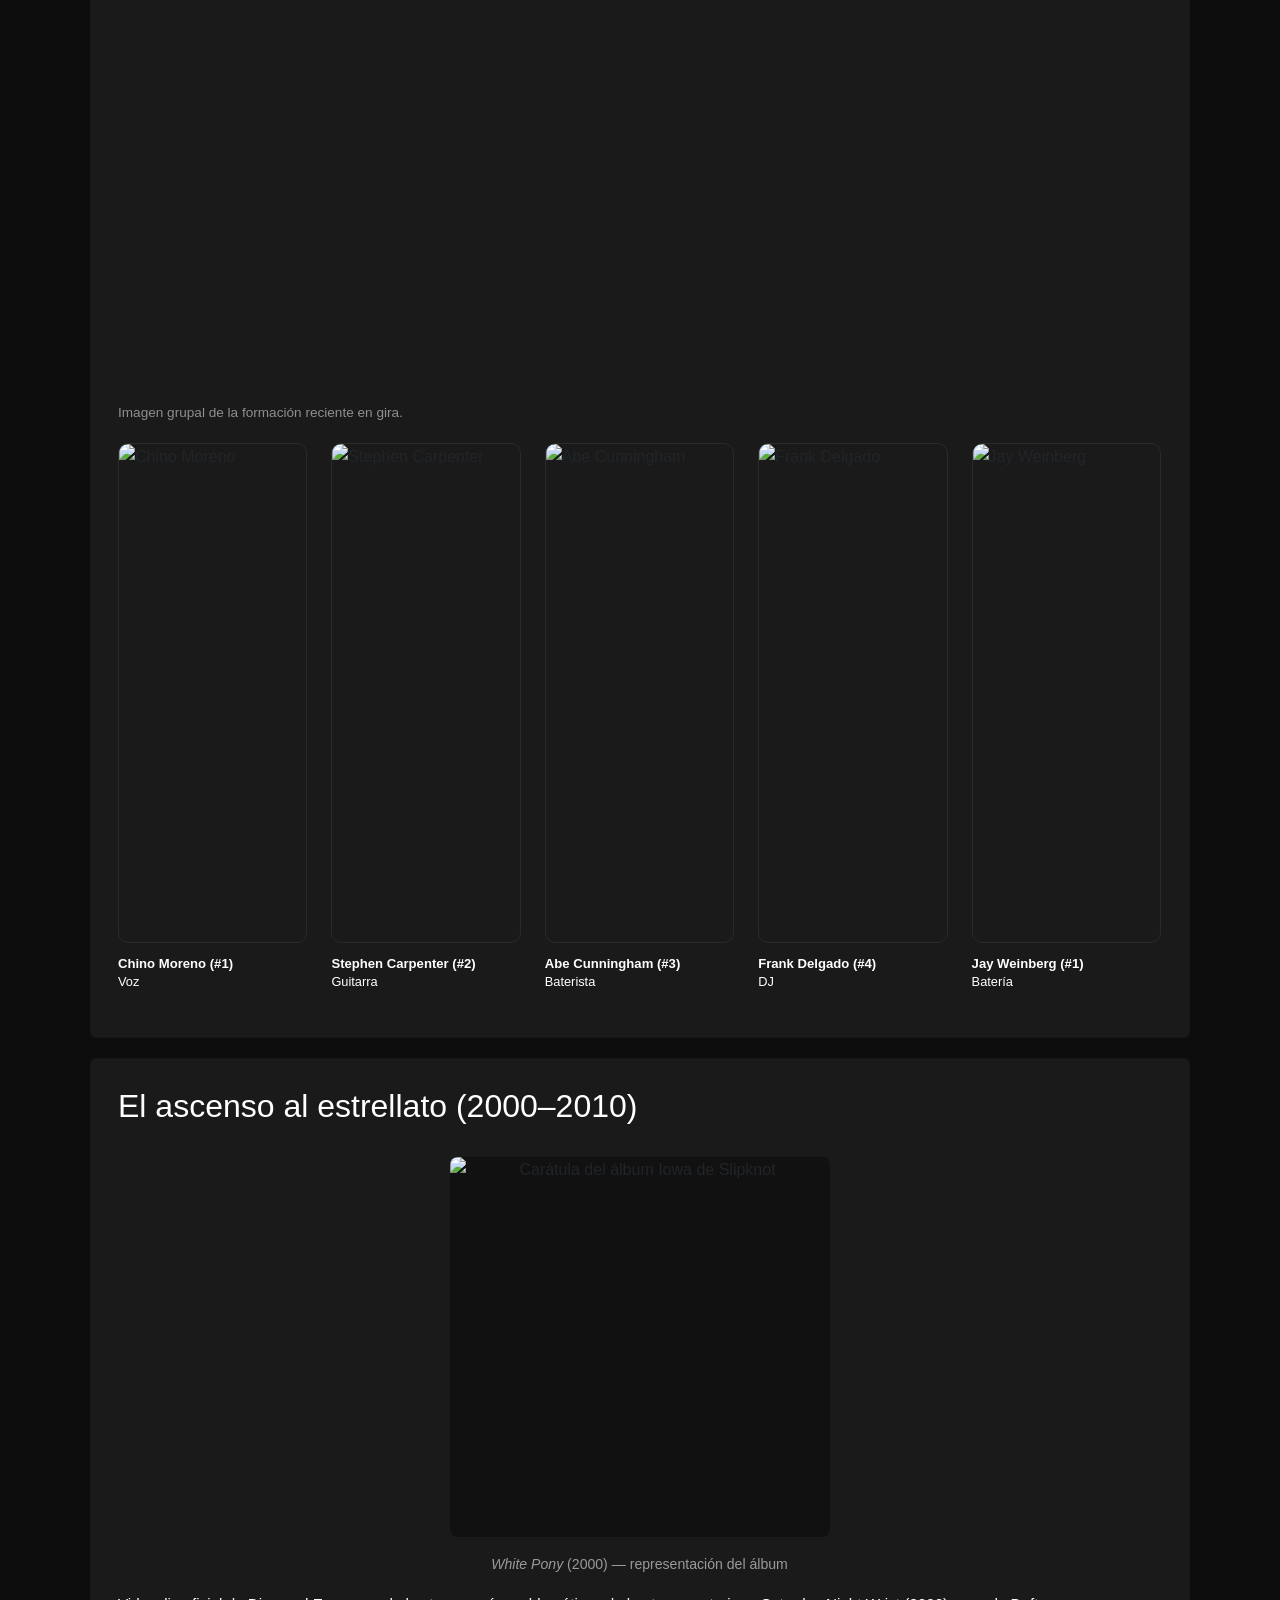
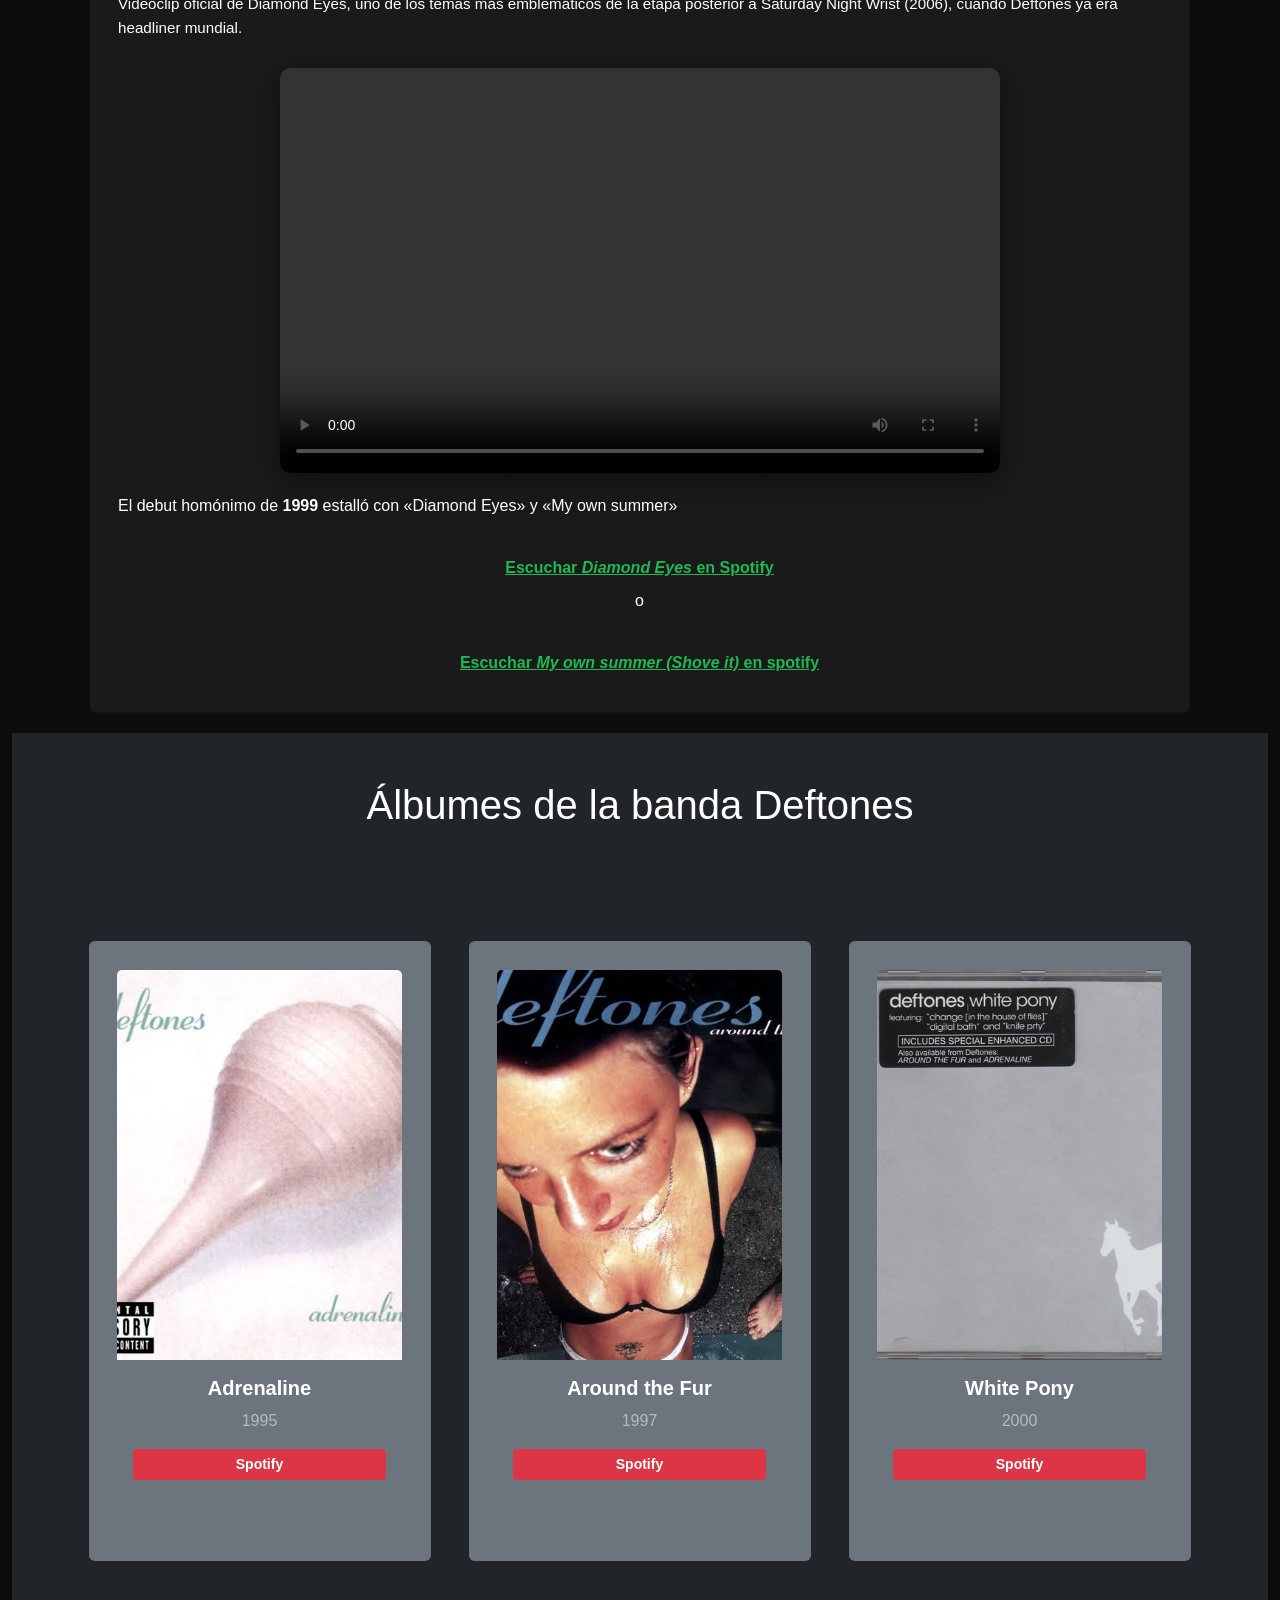
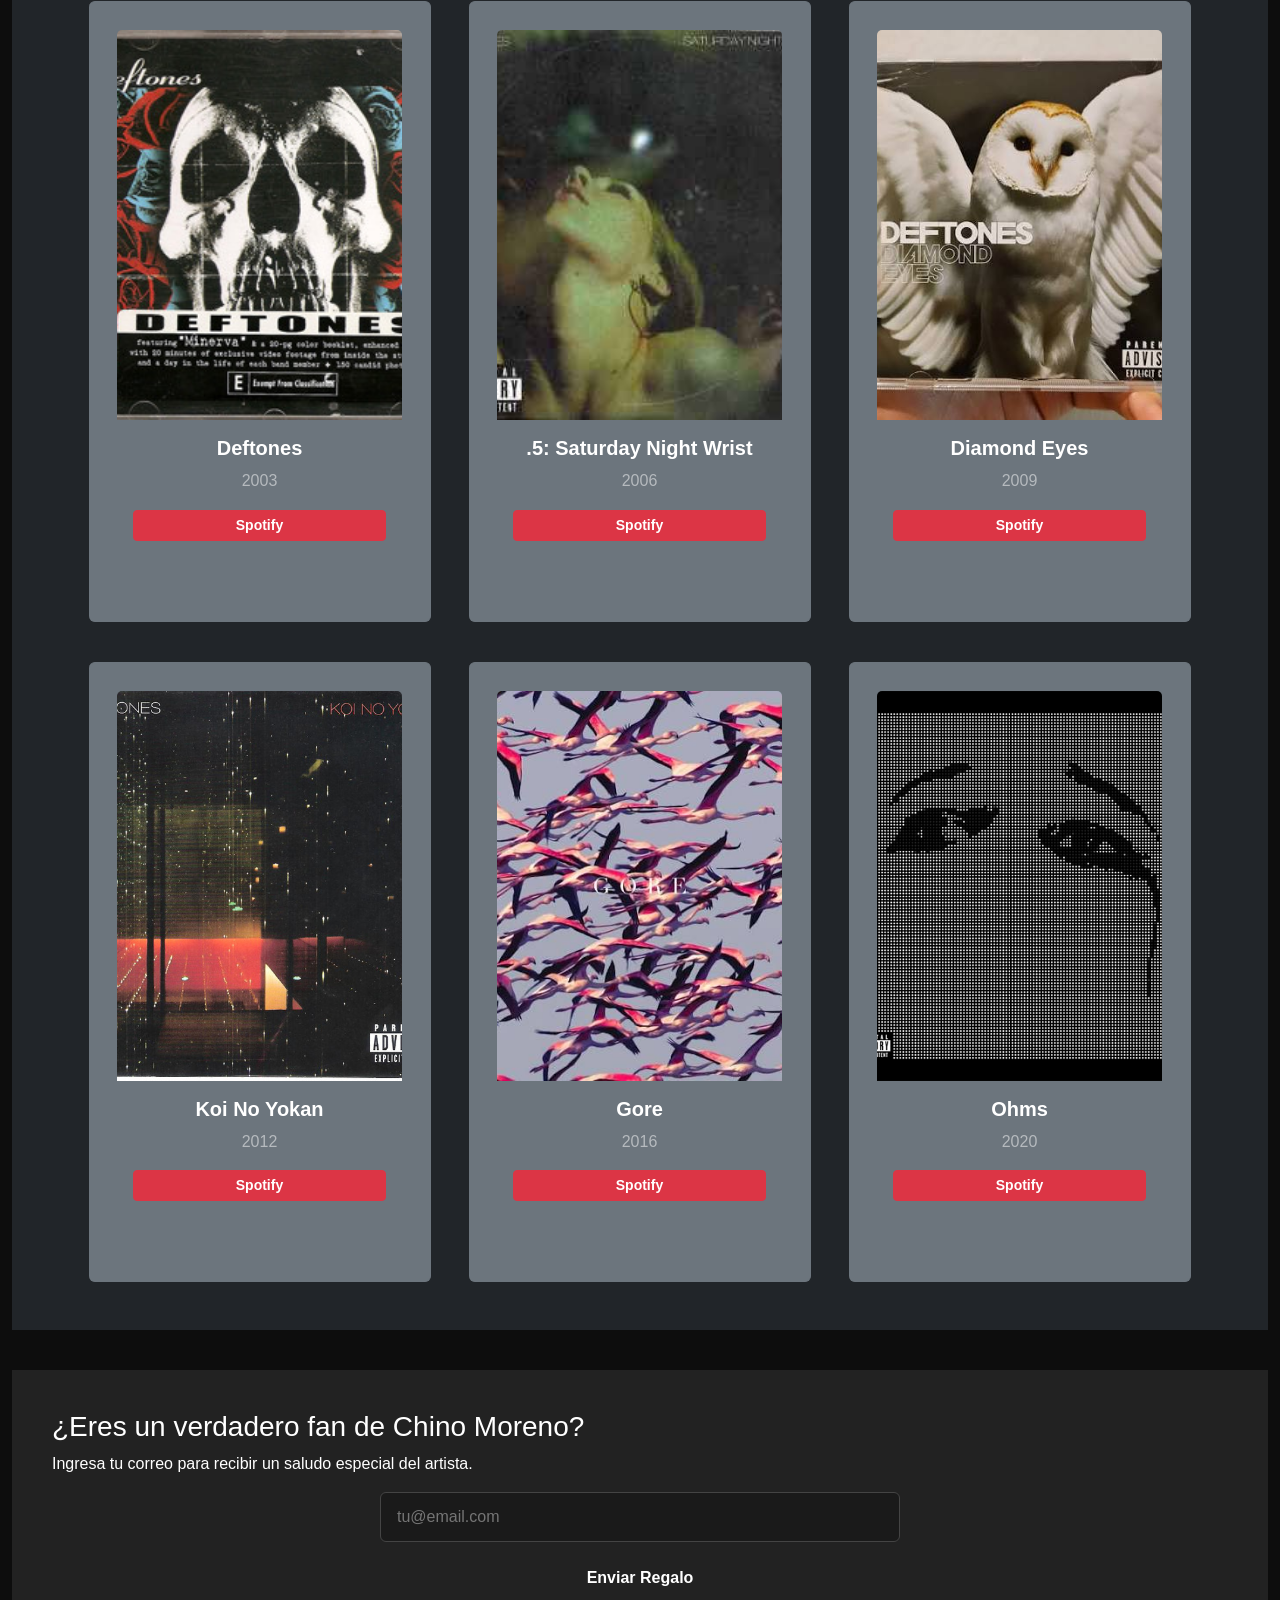
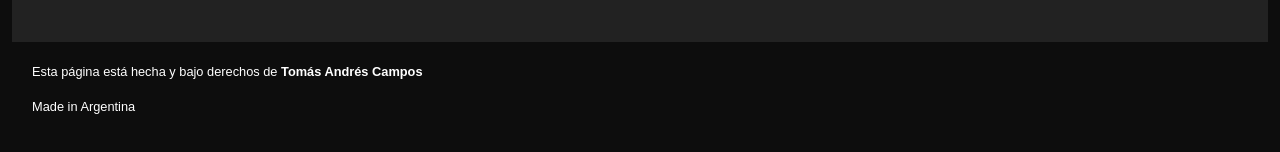
==== commit 05058267: "nuevo enlace spotify para escuchar my own summer" ====
--- a/deftones.html
+++ b/deftones.html
@@ -63,7 +63,7 @@
     <div id="content">
         <section class="card" data-info="biografia Chino Moreno Deftone origen nombre Des Moines Iowa mascaras">
         <h2>Chino Moreno (Historia de Deftone)</h2>
-        <img src="img/chinomoreno.jpg" alt="Retrato de Chino Moreno, vocalista de Deftone" class="card-image" width="400" height="400">
+        <img src="img/chino_moreno(Actual).jpg" alt="Retrato de Chino Moreno, vocalista de Deftone" class="card-image" width="400" height="400">
         <p>
              Desde las raíces del skate rock en Sacramento hasta la atmósfera etérea de White Pony. Descubre cómo la banda redefinió el metal alternativo mezclando agresión, melancolía y texturas sónicas únicas. Utiliza el buscador para conocer los detalles sobre Change (In the House of Flies), el legado de Chi Cheng o la mente creativa de Chino Moreno
         </p>
@@ -177,12 +177,23 @@
         <p style="color: #ffffff !important;">
     El debut homónimo de <strong>1999</strong> estalló con «Diamond Eyes» y «My own summer»
 </p>
-    
+      <!--enlace para escuchar en spotify de diamond eyes-->
         <div class="enlace_spotyfi">
             <a href="https://open.spotify.com/album/1GjjBpY2iDwSQs5bykQI5e" target="_blank" rel="noopener noreferrer">
                 Escuchar <em>Diamond Eyes</em> en Spotify
             </a>
         </div>
+        <!--Fin-->
+        <!--separador-->
+        <p class="separador-o" align="center" style="color: #25d366;">o</p>
+        <!--fin separador-->
+    <!--Otro enlace spotify pero para my own summer-->
+    <div class="enlace_spotyfi">
+        <a href="https://open.spotify.com/track/1158ckiB5S4cpsdYHDB9IF?autoplay_ok=1" target="_blank" rel="noopener noreferrer">
+            Escuchar <em>My own summer (Shove it)</em> en spotify
+        </a>
+    </div>
+    <!--fin-->
     </section>
     </div>
 
